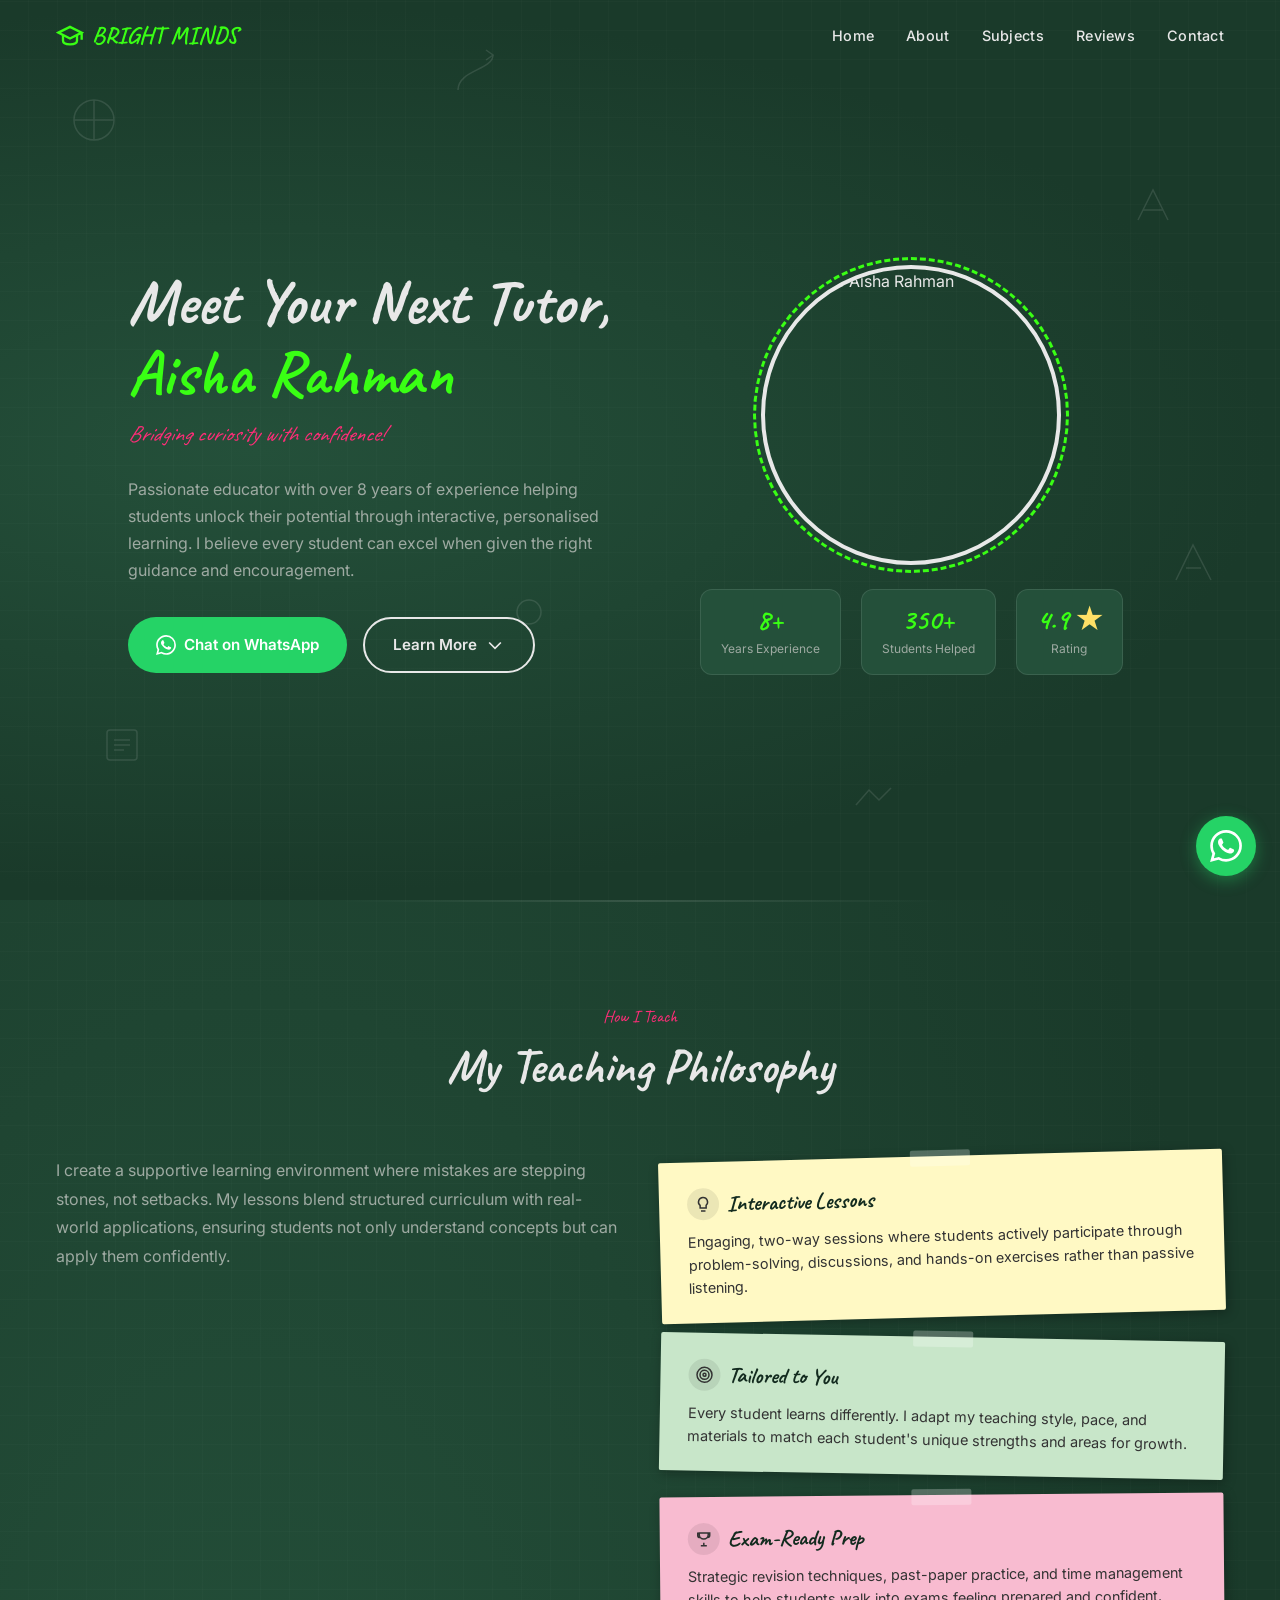
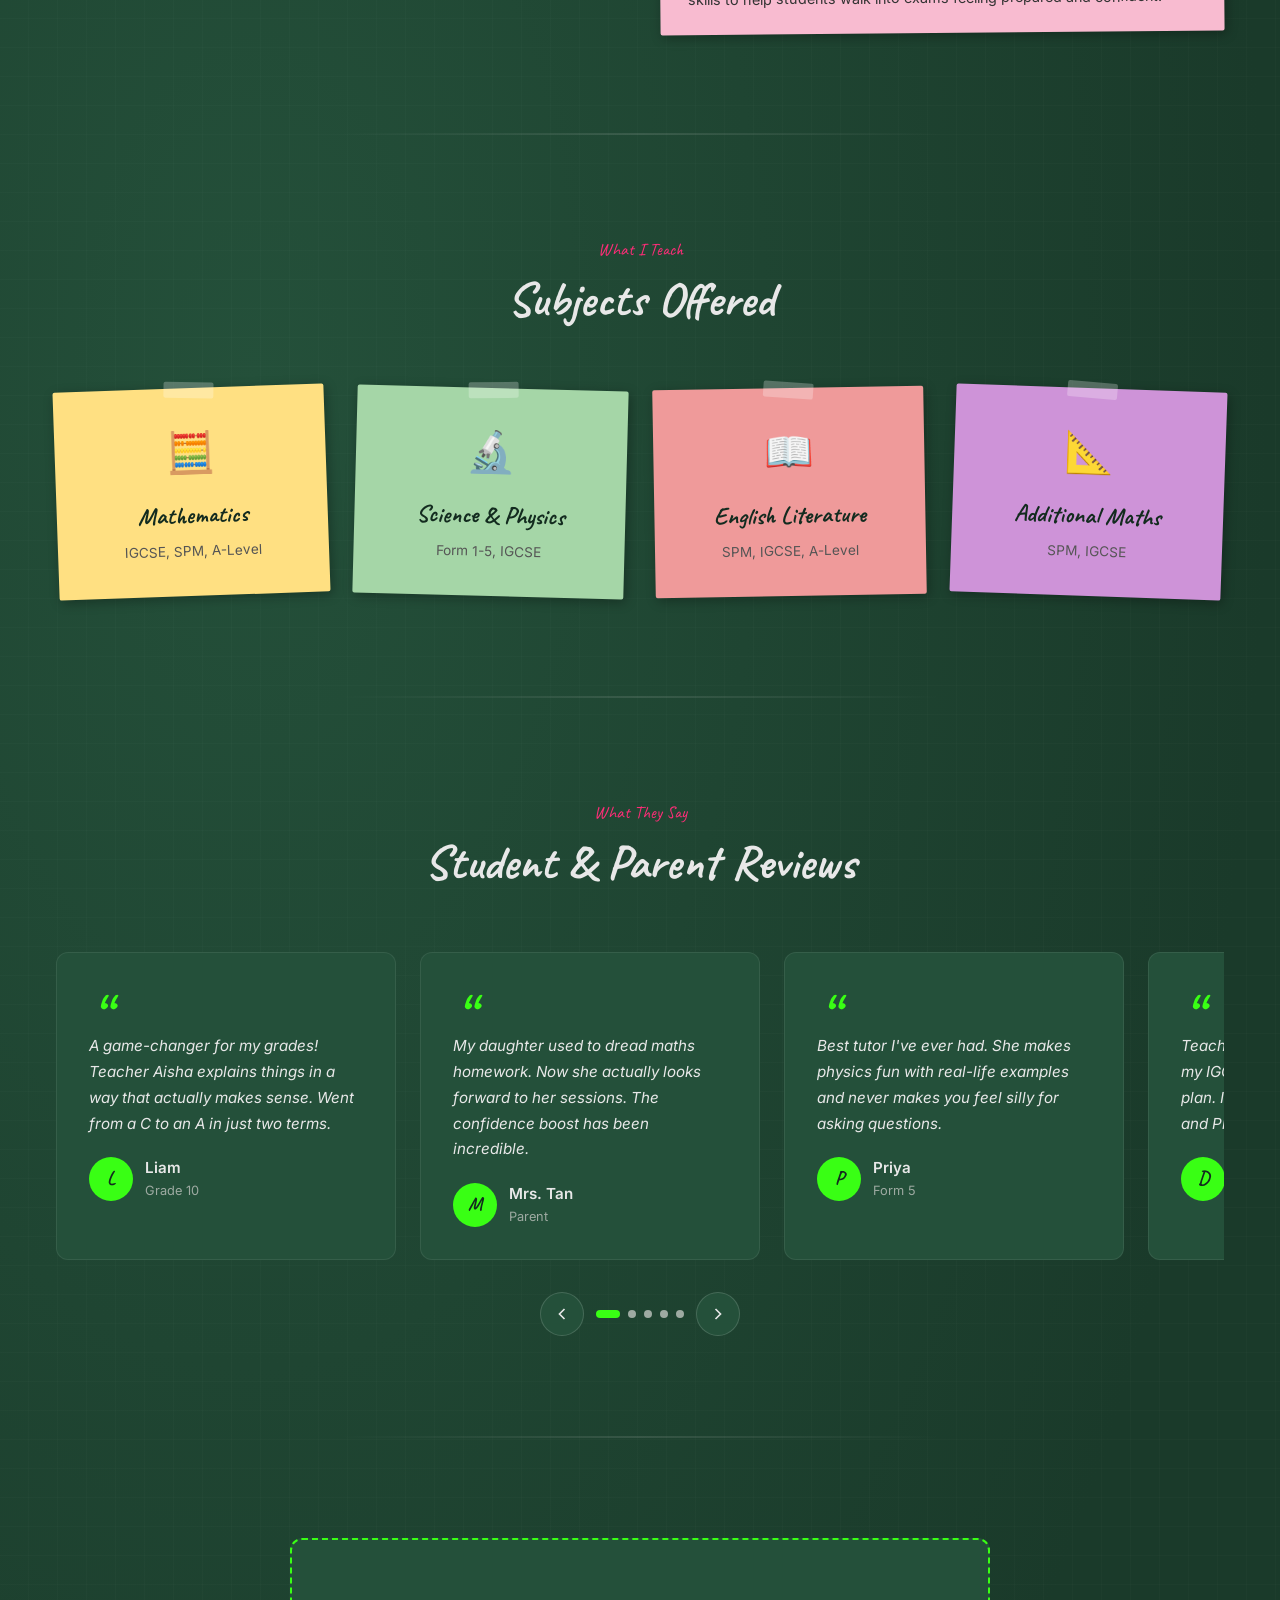
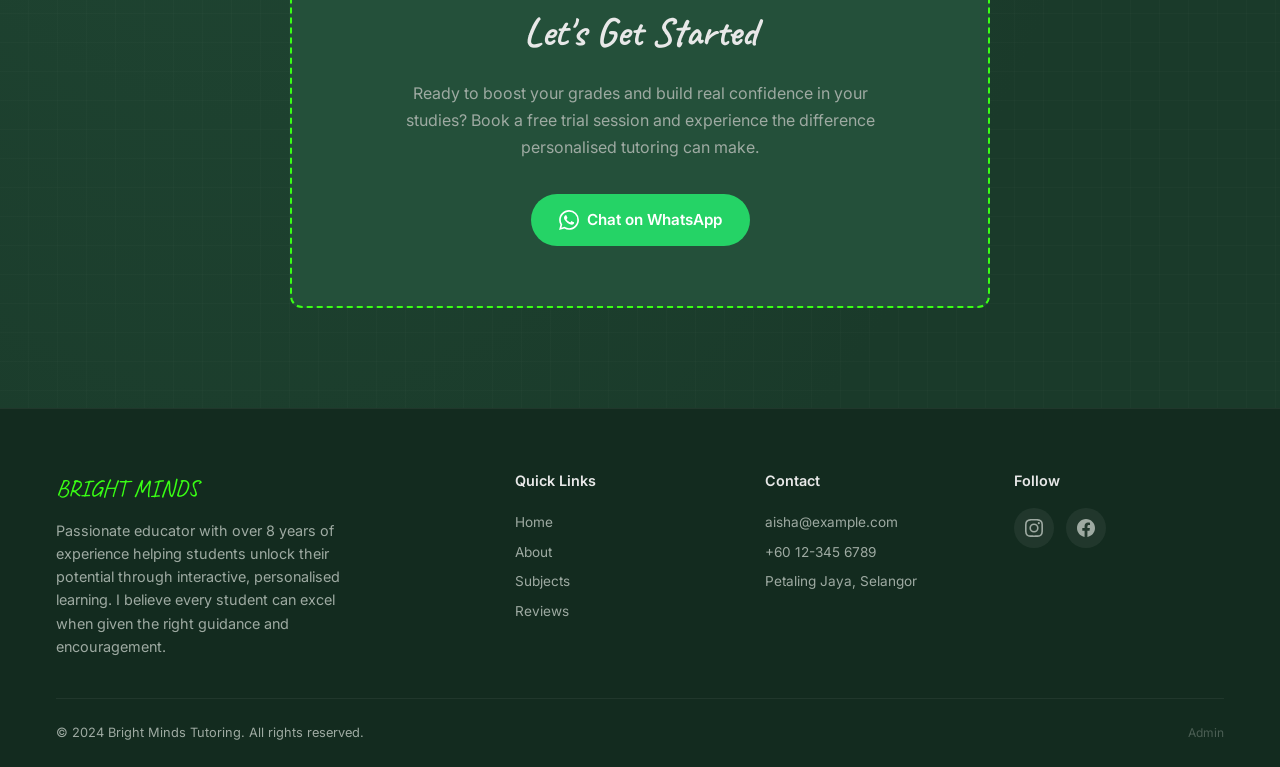
==== index.html @ a80a22ee "feat: build tutor portfolio site with admin CMS panel - Chalkboard-themed portfolio with hero, philo" ====
<!DOCTYPE html>
<html lang="en">
<head>
  <meta charset="UTF-8">
  <meta name="viewport" content="width=device-width, initial-scale=1.0">
  <title>Bright Minds Tutoring — Personalised Online Lessons</title>
  <meta name="description" content="Expert online tutoring in Mathematics, Science, Physics and English Literature. Book a free trial session today.">
  <meta property="og:title" content="Bright Minds Tutoring">
  <meta property="og:description" content="Expert online tutoring — personalised lessons that build real confidence.">
  <meta property="og:type" content="website">
  <link rel="preconnect" href="https://fonts.googleapis.com">
  <link rel="preconnect" href="https://fonts.gstatic.com" crossorigin>
  <link href="https://fonts.googleapis.com/css2?family=Caveat:wght@400;500;600;700&family=Inter:wght@400;500;600;700&display=swap" rel="stylesheet">
  <link rel="stylesheet" href="css/style.css">
</head>
<body class="board-bg">

  <!-- NAVIGATION -->
  <nav class="site-nav" aria-label="Main navigation">
    <div class="nav-inner">
      <a href="#" class="nav-logo" aria-label="Home">
        <svg viewBox="0 0 24 24" fill="none" stroke="currentColor" stroke-width="2"><path d="M22 10v6M2 10l10-5 10 5-10 5z"/><path d="M6 12v5c0 2 3 3 6 3s6-1 6-3v-5"/></svg>
        <span class="nav-logo-text">BRIGHT MINDS</span>
      </a>
      <div class="nav-links">
        <a href="#home">Home</a>
        <a href="#about">About</a>
        <a href="#subjects">Subjects</a>
        <a href="#reviews">Reviews</a>
        <a href="#contact">Contact</a>
      </div>
      <button class="nav-toggle" aria-label="Toggle menu" aria-expanded="false">
        <svg viewBox="0 0 24 24" fill="none" stroke="currentColor" stroke-width="2"><path d="M3 12h18M3 6h18M3 18h18"/></svg>
      </button>
    </div>
  </nav>

  <main>

    <!-- HERO -->
    <section class="hero board-bg" id="home">
      <div class="doodle-container">
        <svg class="doodle" style="top:10%;left:5%;width:60px;height:60px" viewBox="0 0 60 60"><circle cx="30" cy="30" r="20"/><path d="M30 10v40M10 30h40"/></svg>
        <svg class="doodle" style="top:20%;right:8%;width:50px;height:50px" viewBox="0 0 50 50"><path d="M10 40l15-30 15 30M15 30h20"/></svg>
        <svg class="doodle" style="bottom:15%;left:8%;width:40px;height:40px" viewBox="0 0 40 40"><rect x="5" y="5" width="30" height="30" rx="3"/><path d="M12 15h16M12 20h16M12 25h10"/></svg>
        <svg class="doodle" style="top:60%;right:5%;width:45px;height:45px" viewBox="0 0 45 45"><path d="M5 40L22 5l18 35M15 28h15"/></svg>
        <svg class="doodle" style="bottom:30%;left:40%;width:35px;height:35px" viewBox="0 0 35 35"><circle cx="17" cy="17" r="12"/></svg>
        <svg class="doodle" style="top:5%;left:35%;width:55px;height:55px" viewBox="0 0 55 55"><path d="M10 45c0-20 35-20 35-35"/><path d="M38 5l7 5-7 5"/></svg>
        <svg class="doodle" style="bottom:8%;right:30%;width:45px;height:45px" viewBox="0 0 45 45"><path d="M5 22l13-15 10 10 12-12"/></svg>
      </div>

      <div class="wrap">
        <div class="hero-content">
          <div class="hero-text">
            <h1>
              <span class="hero-greeting">Meet Your Next Tutor,</span>
              <span class="name hero-name">Aisha Rahman</span>
            </h1>
            <p class="tagline hero-tagline">Bridging curiosity with confidence!</p>
            <p class="bio hero-bio">Passionate educator with over 8 years of experience helping students unlock their potential through interactive, personalised learning.</p>
            <div class="hero-actions">
              <a href="#" class="btn btn-whatsapp wa-link">
                <svg viewBox="0 0 24 24" fill="currentColor"><path d="M17.472 14.382c-.297-.149-1.758-.867-2.03-.967-.273-.099-.471-.148-.67.15-.197.297-.767.966-.94 1.164-.173.199-.347.223-.644.075-.297-.15-1.255-.463-2.39-1.475-.883-.788-1.48-1.761-1.653-2.059-.173-.297-.018-.458.13-.606.134-.133.298-.347.446-.52.149-.174.198-.298.298-.497.099-.198.05-.371-.025-.52-.075-.149-.669-1.612-.916-2.207-.242-.579-.487-.5-.669-.51-.173-.008-.371-.01-.57-.01-.198 0-.52.074-.792.372-.272.297-1.04 1.016-1.04 2.479 0 1.462 1.065 2.875 1.213 3.074.149.198 2.096 3.2 5.077 4.487.709.306 1.262.489 1.694.625.712.227 1.36.195 1.871.118.571-.085 1.758-.719 2.006-1.413.248-.694.248-1.289.173-1.413-.074-.124-.272-.198-.57-.347m-5.421 7.403h-.004a9.87 9.87 0 01-5.031-1.378l-.361-.214-3.741.982.998-3.648-.235-.374a9.86 9.86 0 01-1.51-5.26c.001-5.45 4.436-9.884 9.888-9.884 2.64 0 5.122 1.03 6.988 2.898a9.825 9.825 0 012.893 6.994c-.003 5.45-4.437 9.884-9.885 9.884m8.413-18.297A11.815 11.815 0 0012.05 0C5.495 0 .16 5.335.157 11.892c0 2.096.547 4.142 1.588 5.945L.057 24l6.305-1.654a11.882 11.882 0 005.683 1.448h.005c6.554 0 11.89-5.335 11.893-11.893a11.821 11.821 0 00-3.48-8.413z"/></svg>
                <span>Chat on WhatsApp</span>
              </a>
              <a href="#about" class="btn btn-secondary">
                <span>Learn More</span>
                <svg viewBox="0 0 24 24" fill="none" stroke="currentColor" stroke-width="2"><path d="M19 9l-7 7-7-7"/></svg>
              </a>
            </div>
          </div>
          <div class="hero-right">
            <div class="hero-photo-frame">
              <div class="hero-photo-border"></div>
              <div class="hero-photo">
                <img src="https://images.unsplash.com/photo-1580894732444-8ecded7900cd?w=400&h=400&fit=crop&crop=face" alt="Photo of Aisha Rahman" loading="eager">
              </div>
            </div>
            <div class="hero-stats"></div>
          </div>
        </div>
      </div>
    </section>

    <div class="chalk-divider"></div>

    <!-- TEACHING PHILOSOPHY -->
    <section id="about">
      <div class="wrap">
        <div class="section-header">
          <span class="section-label philosophy-label">How I Teach</span>
          <h2 class="section-title philosophy-title">My Teaching Philosophy</h2>
        </div>
        <div class="philosophy-grid">
          <div class="philosophy-text">
            <p class="philosophy-desc"></p>
          </div>
          <div class="philosophy-cards"></div>
        </div>
      </div>
    </section>

    <div class="chalk-divider"></div>

    <!-- SUBJECTS -->
    <section id="subjects">
      <div class="wrap">
        <div class="section-header">
          <span class="section-label">What I Teach</span>
          <h2 class="section-title">Subjects Offered</h2>
        </div>
        <div class="subjects-grid"></div>
      </div>
    </section>

    <div class="chalk-divider"></div>

    <!-- REVIEWS -->
    <section class="reviews-section" id="reviews">
      <div class="wrap">
        <div class="section-header">
          <span class="section-label">What They Say</span>
          <h2 class="section-title">Student & Parent Reviews</h2>
        </div>
        <div style="overflow:hidden;">
          <div class="reviews-track"></div>
        </div>
        <div class="review-controls">
          <button class="review-btn review-prev" aria-label="Previous review">
            <svg viewBox="0 0 24 24" fill="none" stroke="currentColor" stroke-width="2"><path d="M15 18l-6-6 6-6"/></svg>
          </button>
          <div class="review-dots"></div>
          <button class="review-btn review-next" aria-label="Next review">
            <svg viewBox="0 0 24 24" fill="none" stroke="currentColor" stroke-width="2"><path d="M9 18l6-6-6-6"/></svg>
          </button>
        </div>
      </div>
    </section>

    <div class="chalk-divider"></div>

    <!-- CTA -->
    <section class="cta-section" id="contact">
      <div class="wrap">
        <div class="cta-box">
          <h2 class="cta-heading">Let's Get Started</h2>
          <p class="cta-desc"></p>
          <a href="#" class="btn btn-whatsapp btn-lg wa-cta-link">
            <svg viewBox="0 0 24 24" fill="currentColor"><path d="M17.472 14.382c-.297-.149-1.758-.867-2.03-.967-.273-.099-.471-.148-.67.15-.197.297-.767.966-.94 1.164-.173.199-.347.223-.644.075-.297-.15-1.255-.463-2.39-1.475-.883-.788-1.48-1.761-1.653-2.059-.173-.297-.018-.458.13-.606.134-.133.298-.347.446-.52.149-.174.198-.298.298-.497.099-.198.05-.371-.025-.52-.075-.149-.669-1.612-.916-2.207-.242-.579-.487-.5-.669-.51-.173-.008-.371-.01-.57-.01-.198 0-.52.074-.792.372-.272.297-1.04 1.016-1.04 2.479 0 1.462 1.065 2.875 1.213 3.074.149.198 2.096 3.2 5.077 4.487.709.306 1.262.489 1.694.625.712.227 1.36.195 1.871.118.571-.085 1.758-.719 2.006-1.413.248-.694.248-1.289.173-1.413-.074-.124-.272-.198-.57-.347m-5.421 7.403h-.004a9.87 9.87 0 01-5.031-1.378l-.361-.214-3.741.982.998-3.648-.235-.374a9.86 9.86 0 01-1.51-5.26c.001-5.45 4.436-9.884 9.888-9.884 2.64 0 5.122 1.03 6.988 2.898a9.825 9.825 0 012.893 6.994c-.003 5.45-4.437 9.884-9.885 9.884m8.413-18.297A11.815 11.815 0 0012.05 0C5.495 0 .16 5.335.157 11.892c0 2.096.547 4.142 1.588 5.945L.057 24l6.305-1.654a11.882 11.882 0 005.683 1.448h.005c6.554 0 11.89-5.335 11.893-11.893a11.821 11.821 0 00-3.48-8.413z"/></svg>
            <span class="cta-btn-text">Chat on WhatsApp</span>
          </a>
        </div>
      </div>
    </section>

  </main>

  <!-- FOOTER -->
  <footer class="site-footer">
    <div class="wrap">
      <div class="footer-grid">
        <div>
          <div class="footer-brand">BRIGHT MINDS</div>
          <p class="footer-desc"></p>
        </div>
        <div>
          <h3 class="footer-heading">Quick Links</h3>
          <div class="footer-links">
            <a href="#home">Home</a>
            <a href="#about">About</a>
            <a href="#subjects">Subjects</a>
            <a href="#reviews">Reviews</a>
          </div>
        </div>
        <div>
          <h3 class="footer-heading">Contact</h3>
          <div class="footer-links">
            <a href="#" class="contact-email"></a>
            <a href="#" class="contact-phone"></a>
            <span class="contact-location" style="display:block;padding:4px 0;color:var(--chalk-dim);font-size:0.85rem"></span>
          </div>
        </div>
        <div>
          <h3 class="footer-heading">Follow</h3>
          <div class="footer-social"></div>
        </div>
      </div>
      <div class="footer-bottom">
        <span class="footer-copyright-text"></span>
        <a href="admin.html" style="color:var(--chalk-dim);font-size:0.75rem;opacity:0.4;transition:opacity 0.2s" onmouseover="this.style.opacity='1'" onmouseout="this.style.opacity='0.4'">Admin</a>
      </div>
    </div>
  </footer>

  <!-- FLOATING WHATSAPP -->
  <a href="#" class="whatsapp-float wa-link" aria-label="Chat on WhatsApp" target="_blank" rel="noopener noreferrer">
    <svg viewBox="0 0 24 24" fill="currentColor"><path d="M17.472 14.382c-.297-.149-1.758-.867-2.03-.967-.273-.099-.471-.148-.67.15-.197.297-.767.966-.94 1.164-.173.199-.347.223-.644.075-.297-.15-1.255-.463-2.39-1.475-.883-.788-1.48-1.761-1.653-2.059-.173-.297-.018-.458.13-.606.134-.133.298-.347.446-.52.149-.174.198-.298.298-.497.099-.198.05-.371-.025-.52-.075-.149-.669-1.612-.916-2.207-.242-.579-.487-.5-.669-.51-.173-.008-.371-.01-.57-.01-.198 0-.52.074-.792.372-.272.297-1.04 1.016-1.04 2.479 0 1.462 1.065 2.875 1.213 3.074.149.198 2.096 3.2 5.077 4.487.709.306 1.262.489 1.694.625.712.227 1.36.195 1.871.118.571-.085 1.758-.719 2.006-1.413.248-.694.248-1.289.173-1.413-.074-.124-.272-.198-.57-.347m-5.421 7.403h-.004a9.87 9.87 0 01-5.031-1.378l-.361-.214-3.741.982.998-3.648-.235-.374a9.86 9.86 0 01-1.51-5.26c.001-5.45 4.436-9.884 9.888-9.884 2.64 0 5.122 1.03 6.988 2.898a9.825 9.825 0 012.893 6.994c-.003 5.45-4.437 9.884-9.885 9.884m8.413-18.297A11.815 11.815 0 0012.05 0C5.495 0 .16 5.335.157 11.892c0 2.096.547 4.142 1.588 5.945L.057 24l6.305-1.654a11.882 11.882 0 005.683 1.448h.005c6.554 0 11.89-5.335 11.893-11.893a11.821 11.821 0 00-3.48-8.413z"/></svg>
  </a>

  <script src="js/data.js"></script>
  <script src="js/app.js"></script>
</body>
</html>
---- css/style.css ----
:root {
  --board: #1a3a2a;
  --board-dark: #132b1f;
  --board-light: #24503a;
  --chalk: #e8e8e8;
  --chalk-dim: #9eaaa2;
  --neon-green: #39ff14;
  --neon-green-dim: #2bcc10;
  --pink: #ff2d78;
  --pink-dim: #e0266a;
  --yellow: #ffe066;
  --yellow-dim: #ffd633;
  --sticky-yellow: #fff9c4;
  --sticky-pink: #f8bbd0;
  --sticky-green: #c8e6c9;
  --sticky-blue: #bbdefb;
  --sticky-purple: #e1bee7;
  --sticky-orange: #ffe0b2;
  --tape: rgba(255,255,255,0.25);
  --shadow: rgba(0,0,0,0.3);
  --radius: 4px;
  --radius-lg: 12px;
  --wrap: 1200px;
  --gutter: 16px;
  --font-display: 'Caveat', cursive;
  --font-body: 'Inter', system-ui, -apple-system, sans-serif;
  --font-mono: 'JetBrains Mono', monospace;
}

*,*::before,*::after { box-sizing: border-box; margin: 0; padding: 0; }

html { scroll-behavior: smooth; -webkit-text-size-adjust: 100%; }

body {
  font-family: var(--font-body);
  background: var(--board);
  color: var(--chalk);
  line-height: 1.6;
  overflow-x: hidden;
}

.wrap {
  max-width: var(--wrap);
  margin: 0 auto;
  padding: 0 var(--gutter);
}

a { color: inherit; text-decoration: none; }
img { max-width: 100%; height: auto; display: block; }
button { cursor: pointer; font-family: inherit; border: none; }
ul, ol { list-style: none; }

/* ── CHALKBOARD BACKGROUND ── */
.board-bg {
  background:
    repeating-linear-gradient(
      0deg,
      transparent,
      transparent 28px,
      rgba(255,255,255,0.015) 28px,
      rgba(255,255,255,0.015) 29px
    ),
    repeating-linear-gradient(
      90deg,
      transparent,
      transparent 28px,
      rgba(255,255,255,0.015) 28px,
      rgba(255,255,255,0.015) 29px
    ),
    radial-gradient(ellipse at 20% 50%, var(--board-light) 0%, var(--board) 70%),
    var(--board);
}

/* ── DOODLE DECORATIONS (SVG backgrounds) ── */
.doodle-container {
  position: absolute;
  inset: 0;
  overflow: hidden;
  pointer-events: none;
  z-index: 0;
}

.doodle {
  position: absolute;
  opacity: 0.12;
  fill: none;
  stroke: var(--chalk);
  stroke-width: 1.5;
}

/* ── NAVIGATION ── */
.site-nav {
  position: fixed;
  top: 0;
  left: 0;
  right: 0;
  z-index: 100;
  padding: 16px 0;
  transition: background 0.3s, box-shadow 0.3s;
}

.site-nav.scrolled {
  background: rgba(26,58,42,0.95);
  backdrop-filter: blur(12px);
  box-shadow: 0 2px 20px var(--shadow);
}

.nav-inner {
  display: flex;
  align-items: center;
  justify-content: space-between;
  max-width: var(--wrap);
  margin: 0 auto;
  padding: 0 var(--gutter);
}

.nav-logo {
  display: flex;
  align-items: center;
  gap: 8px;
  font-family: var(--font-display);
  font-size: 1.5rem;
  font-weight: 700;
  color: var(--neon-green);
}

.nav-logo svg { width: 28px; height: 28px; }

.nav-links {
  display: flex;
  gap: 32px;
  align-items: center;
}

.nav-links a {
  font-size: 0.9rem;
  font-weight: 500;
  letter-spacing: 0.02em;
  color: var(--chalk);
  position: relative;
  padding: 4px 0;
  transition: color 0.2s;
}

.nav-links a::after {
  content: '';
  position: absolute;
  bottom: 0;
  left: 0;
  width: 0;
  height: 2px;
  background: var(--neon-green);
  transition: width 0.3s ease;
}

.nav-links a:hover { color: var(--neon-green); }
.nav-links a:hover::after { width: 100%; }

.nav-toggle {
  display: none;
  background: none;
  color: var(--chalk);
  width: 44px;
  height: 44px;
  align-items: center;
  justify-content: center;
}

.nav-toggle svg { width: 24px; height: 24px; }

/* ── HERO ── */
.hero {
  position: relative;
  min-height: 100vh;
  display: flex;
  align-items: center;
  padding: 120px 0 80px;
}

.hero-content {
  display: grid;
  grid-template-columns: 1fr 1fr;
  gap: 60px;
  align-items: center;
}

.hero-text h1 {
  font-family: var(--font-display);
  font-size: clamp(2.5rem, 5vw, 4rem);
  line-height: 1.1;
  margin-bottom: 8px;
}

.hero-text h1 .name {
  color: var(--neon-green);
  display: block;
}

.hero-text .tagline {
  font-family: var(--font-display);
  font-size: 1.4rem;
  color: var(--pink);
  font-style: italic;
  margin-bottom: 24px;
}

.hero-text .bio {
  color: var(--chalk-dim);
  font-size: 1rem;
  line-height: 1.7;
  margin-bottom: 32px;
  max-width: 480px;
}

.hero-actions {
  display: flex;
  gap: 16px;
  flex-wrap: wrap;
}

.hero-right {
  display: flex;
  flex-direction: column;
  align-items: center;
  gap: 24px;
}

.hero-photo-frame {
  position: relative;
  width: 300px;
  height: 300px;
}

.hero-photo-border {
  position: absolute;
  inset: -8px;
  border-radius: 50%;
  border: 3px dashed var(--neon-green);
  animation: spin-slow 20s linear infinite;
}

@keyframes spin-slow {
  to { transform: rotate(360deg); }
}

.hero-photo {
  width: 100%;
  height: 100%;
  border-radius: 50%;
  overflow: hidden;
  border: 4px solid var(--chalk);
  position: relative;
}

.hero-photo img {
  width: 100%;
  height: 100%;
  object-fit: cover;
  transition: transform 0.4s ease;
}

.hero-photo:hover img { transform: scale(1.05); }

.hero-stats {
  display: flex;
  gap: 20px;
}

.stat-card {
  background: var(--board-light);
  border: 1px solid rgba(255,255,255,0.1);
  border-radius: var(--radius-lg);
  padding: 16px 20px;
  text-align: center;
  min-width: 100px;
  transition: transform 0.2s, box-shadow 0.2s;
}

.stat-card:hover {
  transform: translateY(-2px);
  box-shadow: 0 4px 16px var(--shadow);
}

.stat-value {
  font-family: var(--font-display);
  font-size: 1.8rem;
  font-weight: 700;
  color: var(--neon-green);
  line-height: 1;
}

.stat-value .star { color: var(--yellow); }

.stat-label {
  font-size: 0.75rem;
  color: var(--chalk-dim);
  margin-top: 4px;
}

/* ── BUTTONS ── */
.btn {
  display: inline-flex;
  align-items: center;
  gap: 8px;
  padding: 14px 28px;
  border-radius: 50px;
  font-weight: 600;
  font-size: 0.95rem;
  transition: transform 0.15s, box-shadow 0.15s, background 0.2s;
  position: relative;
  overflow: hidden;
}

.btn:hover { transform: translateY(-2px); box-shadow: 0 6px 20px var(--shadow); }
.btn:active { transform: translateY(0); box-shadow: 0 2px 8px var(--shadow); }

.btn-primary {
  background: var(--neon-green);
  color: var(--board-dark);
}

.btn-primary:hover { background: var(--neon-green-dim); }

.btn-secondary {
  background: transparent;
  color: var(--chalk);
  border: 2px solid var(--chalk);
}

.btn-secondary:hover { background: rgba(255,255,255,0.1); }

.btn-whatsapp {
  background: #25d366;
  color: #fff;
}

.btn-whatsapp:hover { background: #20bd5a; }

.btn svg { width: 20px; height: 20px; flex-shrink: 0; }

/* ── SECTIONS ── */
section {
  position: relative;
  padding: 100px 0;
}

.section-header {
  text-align: center;
  margin-bottom: 60px;
}

.section-label {
  font-family: var(--font-display);
  font-size: 1.1rem;
  color: var(--pink);
  margin-bottom: 8px;
  display: block;
}

.section-title {
  font-family: var(--font-display);
  font-size: clamp(2rem, 4vw, 3rem);
  color: var(--chalk);
  line-height: 1.2;
}

/* ── PHILOSOPHY ── */
.philosophy-grid {
  display: grid;
  grid-template-columns: 1fr 1fr;
  gap: 40px;
  align-items: start;
}

.philosophy-text p {
  color: var(--chalk-dim);
  font-size: 1rem;
  line-height: 1.8;
}

.philosophy-cards {
  display: flex;
  flex-direction: column;
  gap: 20px;
}

.approach-card {
  position: relative;
  padding: 24px 28px;
  border-radius: 2px;
  transform: rotate(var(--rotate, -1deg));
  transition: transform 0.3s ease, box-shadow 0.3s;
  box-shadow: 2px 3px 12px var(--shadow);
}

.approach-card:nth-child(1) { background: var(--sticky-yellow); --rotate: -1.5deg; }
.approach-card:nth-child(2) { background: var(--sticky-green); --rotate: 1deg; }
.approach-card:nth-child(3) { background: var(--sticky-pink); --rotate: -0.5deg; }

.approach-card:hover {
  transform: rotate(0deg) translateY(-2px);
  box-shadow: 4px 6px 20px var(--shadow);
}

.approach-card::before {
  content: '';
  position: absolute;
  top: -6px;
  left: 50%;
  transform: translateX(-50%);
  width: 60px;
  height: 16px;
  background: var(--tape);
  border-radius: 2px;
}

.approach-card h3 {
  font-family: var(--font-display);
  font-size: 1.4rem;
  color: var(--board-dark);
  margin-bottom: 8px;
  display: flex;
  align-items: center;
  gap: 8px;
}

.approach-card p {
  color: #333;
  font-size: 0.9rem;
  line-height: 1.6;
}

.approach-icon {
  display: inline-flex;
  align-items: center;
  justify-content: center;
  width: 32px;
  height: 32px;
  border-radius: 50%;
  background: rgba(0,0,0,0.08);
  flex-shrink: 0;
}

.approach-icon svg { width: 18px; height: 18px; }

/* ── SUBJECTS ── */
.subjects-grid {
  display: grid;
  grid-template-columns: repeat(auto-fit, minmax(240px, 1fr));
  gap: 28px;
}

.subject-card {
  position: relative;
  padding: 32px 24px;
  text-align: center;
  border-radius: 2px;
  transform: rotate(var(--rotate, 0deg));
  transition: transform 0.3s ease, box-shadow 0.3s;
  box-shadow: 2px 3px 12px var(--shadow);
  cursor: default;
}

.subject-card:nth-child(1) { --rotate: -2deg; }
.subject-card:nth-child(2) { --rotate: 1.5deg; }
.subject-card:nth-child(3) { --rotate: -1deg; }
.subject-card:nth-child(4) { --rotate: 2deg; }

.subject-card:hover {
  transform: rotate(0deg) translateY(-4px);
  box-shadow: 4px 6px 24px var(--shadow);
}

.subject-card::before {
  content: '';
  position: absolute;
  top: -6px;
  left: 50%;
  transform: translateX(-50%) rotate(var(--tape-rotate, 3deg));
  width: 50px;
  height: 16px;
  background: var(--tape);
  border-radius: 2px;
}

.subject-card:nth-child(2)::before { --tape-rotate: -2deg; }
.subject-card:nth-child(3)::before { --tape-rotate: 5deg; }

.subject-icon {
  font-size: 2.5rem;
  margin-bottom: 12px;
  display: block;
}

.subject-card h3 {
  font-family: var(--font-display);
  font-size: 1.5rem;
  color: var(--board-dark);
  margin-bottom: 4px;
}

.subject-card .levels {
  font-size: 0.85rem;
  color: #555;
}

/* ── REVIEWS ── */
.reviews-section {
  overflow: hidden;
}

.reviews-track {
  display: flex;
  gap: 24px;
  transition: transform 0.5s ease;
}

.review-card {
  flex: 0 0 340px;
  background: var(--board-light);
  border: 1px solid rgba(255,255,255,0.08);
  border-radius: var(--radius-lg);
  padding: 32px;
  position: relative;
  transition: transform 0.2s, box-shadow 0.2s;
}

.review-card:hover {
  transform: translateY(-2px);
  box-shadow: 0 8px 24px var(--shadow);
}

.review-quote {
  position: relative;
  margin-bottom: 20px;
}

.review-quote::before {
  content: '\201C';
  font-family: var(--font-display);
  font-size: 4rem;
  color: var(--neon-green);
  line-height: 1;
  display: block;
  margin-bottom: -16px;
}

.review-quote p {
  color: var(--chalk);
  font-size: 0.95rem;
  line-height: 1.7;
  font-style: italic;
}

.review-author {
  display: flex;
  align-items: center;
  gap: 12px;
}

.review-avatar {
  width: 44px;
  height: 44px;
  border-radius: 50%;
  background: var(--neon-green);
  display: flex;
  align-items: center;
  justify-content: center;
  font-family: var(--font-display);
  font-size: 1.2rem;
  font-weight: 700;
  color: var(--board-dark);
}

.review-name {
  font-weight: 600;
  font-size: 0.95rem;
}

.review-detail {
  font-size: 0.8rem;
  color: var(--chalk-dim);
}

.review-controls {
  display: flex;
  justify-content: center;
  gap: 12px;
  margin-top: 32px;
}

.review-btn {
  width: 44px;
  height: 44px;
  border-radius: 50%;
  background: var(--board-light);
  border: 1px solid rgba(255,255,255,0.15);
  color: var(--chalk);
  display: flex;
  align-items: center;
  justify-content: center;
  transition: background 0.2s, transform 0.15s;
}

.review-btn:hover {
  background: var(--neon-green);
  color: var(--board-dark);
  transform: scale(1.05);
}

.review-btn:active { transform: scale(0.95); }

.review-btn svg { width: 20px; height: 20px; }

.review-dots {
  display: flex;
  gap: 8px;
  align-items: center;
}

.review-dot {
  width: 8px;
  height: 8px;
  border-radius: 50%;
  background: var(--chalk-dim);
  border: none;
  padding: 0;
  transition: background 0.3s, width 0.3s;
}

.review-dot.active {
  background: var(--neon-green);
  width: 24px;
  border-radius: 4px;
}

/* ── CTA SECTION ── */
.cta-section {
  text-align: center;
}

.cta-box {
  background: var(--board-light);
  border: 2px dashed var(--neon-green);
  border-radius: var(--radius-lg);
  padding: 60px 40px;
  max-width: 700px;
  margin: 0 auto;
}

.cta-box h2 {
  font-family: var(--font-display);
  font-size: 2.5rem;
  margin-bottom: 16px;
}

.cta-box p {
  color: var(--chalk-dim);
  margin-bottom: 32px;
  max-width: 500px;
  margin-left: auto;
  margin-right: auto;
  line-height: 1.7;
}

/* ── FOOTER ── */
.site-footer {
  background: var(--board-dark);
  padding: 60px 0 24px;
  border-top: 1px solid rgba(255,255,255,0.06);
}

.footer-grid {
  display: grid;
  grid-template-columns: 2fr 1fr 1fr 1fr;
  gap: 40px;
  margin-bottom: 40px;
}

.footer-brand {
  font-family: var(--font-display);
  font-size: 1.5rem;
  color: var(--neon-green);
  margin-bottom: 12px;
}

.footer-desc {
  color: var(--chalk-dim);
  font-size: 0.9rem;
  line-height: 1.6;
  max-width: 300px;
}

.footer-heading {
  font-weight: 600;
  font-size: 0.9rem;
  margin-bottom: 16px;
  color: var(--chalk);
}

.footer-links a {
  display: block;
  color: var(--chalk-dim);
  font-size: 0.85rem;
  padding: 4px 0;
  transition: color 0.2s;
}

.footer-links a:hover { color: var(--neon-green); }

.footer-social {
  display: flex;
  gap: 12px;
}

.social-link {
  width: 40px;
  height: 40px;
  border-radius: 50%;
  background: rgba(255,255,255,0.06);
  display: flex;
  align-items: center;
  justify-content: center;
  color: var(--chalk-dim);
  transition: background 0.2s, color 0.2s, transform 0.15s;
}

.social-link:hover {
  background: var(--neon-green);
  color: var(--board-dark);
  transform: translateY(-2px);
}

.social-link svg { width: 18px; height: 18px; }

.footer-bottom {
  border-top: 1px solid rgba(255,255,255,0.06);
  padding-top: 24px;
  display: flex;
  justify-content: space-between;
  align-items: center;
  font-size: 0.8rem;
  color: var(--chalk-dim);
}

/* ── WHATSAPP FLOATING BUTTON ── */
.whatsapp-float {
  position: fixed;
  bottom: 24px;
  right: 24px;
  z-index: 90;
  width: 60px;
  height: 60px;
  border-radius: 50%;
  background: #25d366;
  color: #fff;
  display: flex;
  align-items: center;
  justify-content: center;
  box-shadow: 0 4px 16px rgba(37,211,102,0.4);
  transition: transform 0.2s, box-shadow 0.2s;
  animation: pulse-wa 2s ease-in-out infinite;
}

.whatsapp-float:hover {
  transform: scale(1.1);
  box-shadow: 0 6px 24px rgba(37,211,102,0.5);
  animation: none;
}

.whatsapp-float svg { width: 32px; height: 32px; }

@keyframes pulse-wa {
  0%, 100% { box-shadow: 0 4px 16px rgba(37,211,102,0.4); }
  50% { box-shadow: 0 4px 24px rgba(37,211,102,0.6), 0 0 0 8px rgba(37,211,102,0.1); }
}

/* ── SCROLL DECORATIONS ── */
.chalk-divider {
  height: 2px;
  background: linear-gradient(90deg, transparent, var(--chalk-dim), transparent);
  opacity: 0.2;
  margin: 0 auto;
  max-width: 600px;
}

/* ── RESPONSIVE ── */
@media (max-width: 1024px) {
  .hero-content { gap: 40px; }
  .footer-grid { grid-template-columns: 1fr 1fr; }
}

@media (max-width: 768px) {
  :root { --gutter: 20px; }

  .nav-links { display: none; }
  .nav-links.open {
    display: flex;
    flex-direction: column;
    position: fixed;
    top: 0;
    left: 0;
    right: 0;
    bottom: 0;
    background: rgba(26,58,42,0.98);
    backdrop-filter: blur(12px);
    justify-content: center;
    align-items: center;
    gap: 24px;
    z-index: 99;
  }
  .nav-links.open a { font-size: 1.3rem; }
  .nav-toggle { display: flex; z-index: 101; }

  .hero { padding: 100px 0 60px; min-height: auto; }
  .hero-content { grid-template-columns: 1fr; text-align: center; }
  .hero-text .bio { margin: 0 auto 32px; }
  .hero-actions { justify-content: center; }
  .hero-right { order: -1; }
  .hero-photo-frame { width: 220px; height: 220px; }
  .hero-stats { flex-wrap: wrap; justify-content: center; }

  .philosophy-grid { grid-template-columns: 1fr; }

  .subjects-grid { grid-template-columns: 1fr 1fr; }

  .review-card { flex: 0 0 290px; }

  .footer-grid { grid-template-columns: 1fr; gap: 24px; }
  .footer-bottom { flex-direction: column; gap: 8px; text-align: center; }
}

@media (max-width: 480px) {
  section { padding: 60px 0; }

  .hero-photo-frame { width: 180px; height: 180px; }
  .stat-card { min-width: 80px; padding: 12px 14px; }
  .stat-value { font-size: 1.4rem; }

  .subjects-grid { grid-template-columns: 1fr; }

  .hero-actions { flex-direction: column; align-items: stretch; }
  .btn { justify-content: center; }

  .cta-box { padding: 40px 24px; }
  .cta-box h2 { font-size: 2rem; }

  .review-card { flex: 0 0 calc(100vw - 48px); }
}

@media (prefers-reduced-motion: reduce) {
  *, *::before, *::after {
    animation-duration: 0.01ms !important;
    transition-duration: 0.01ms !important;
  }
}
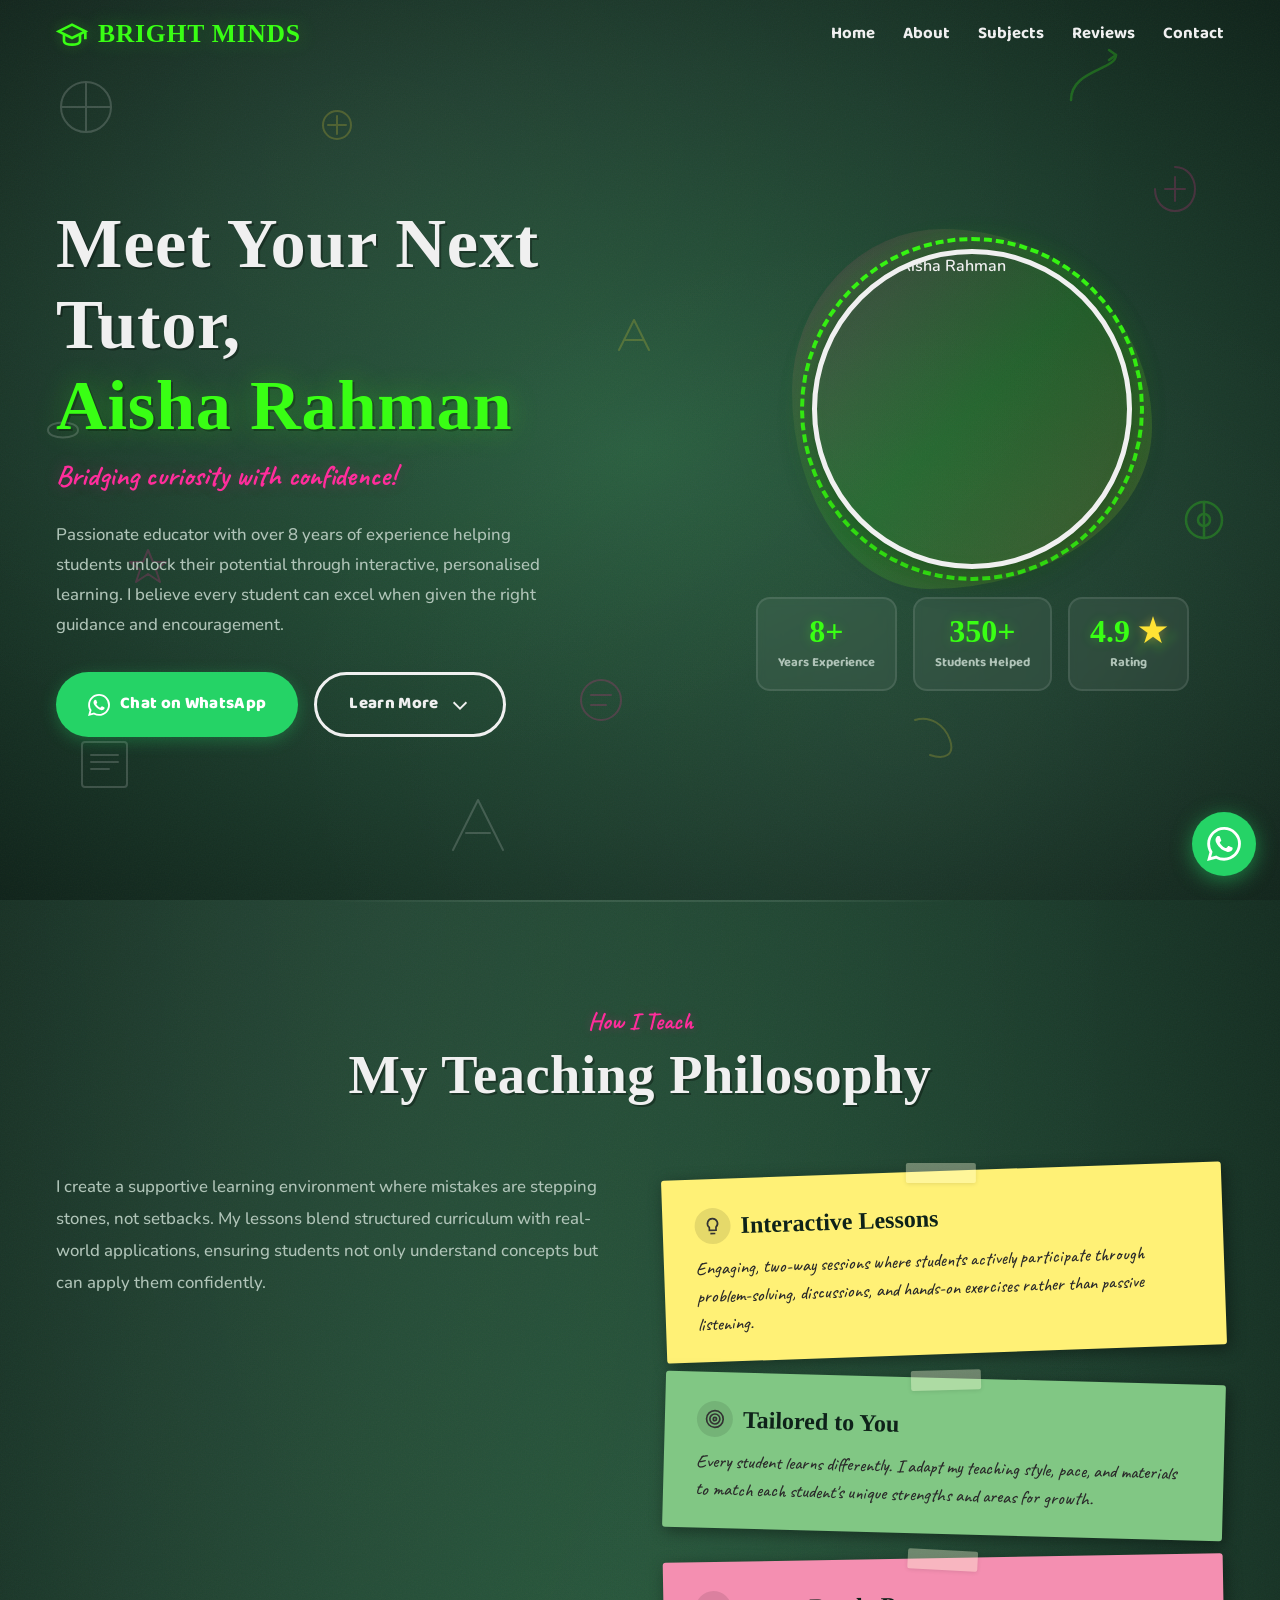
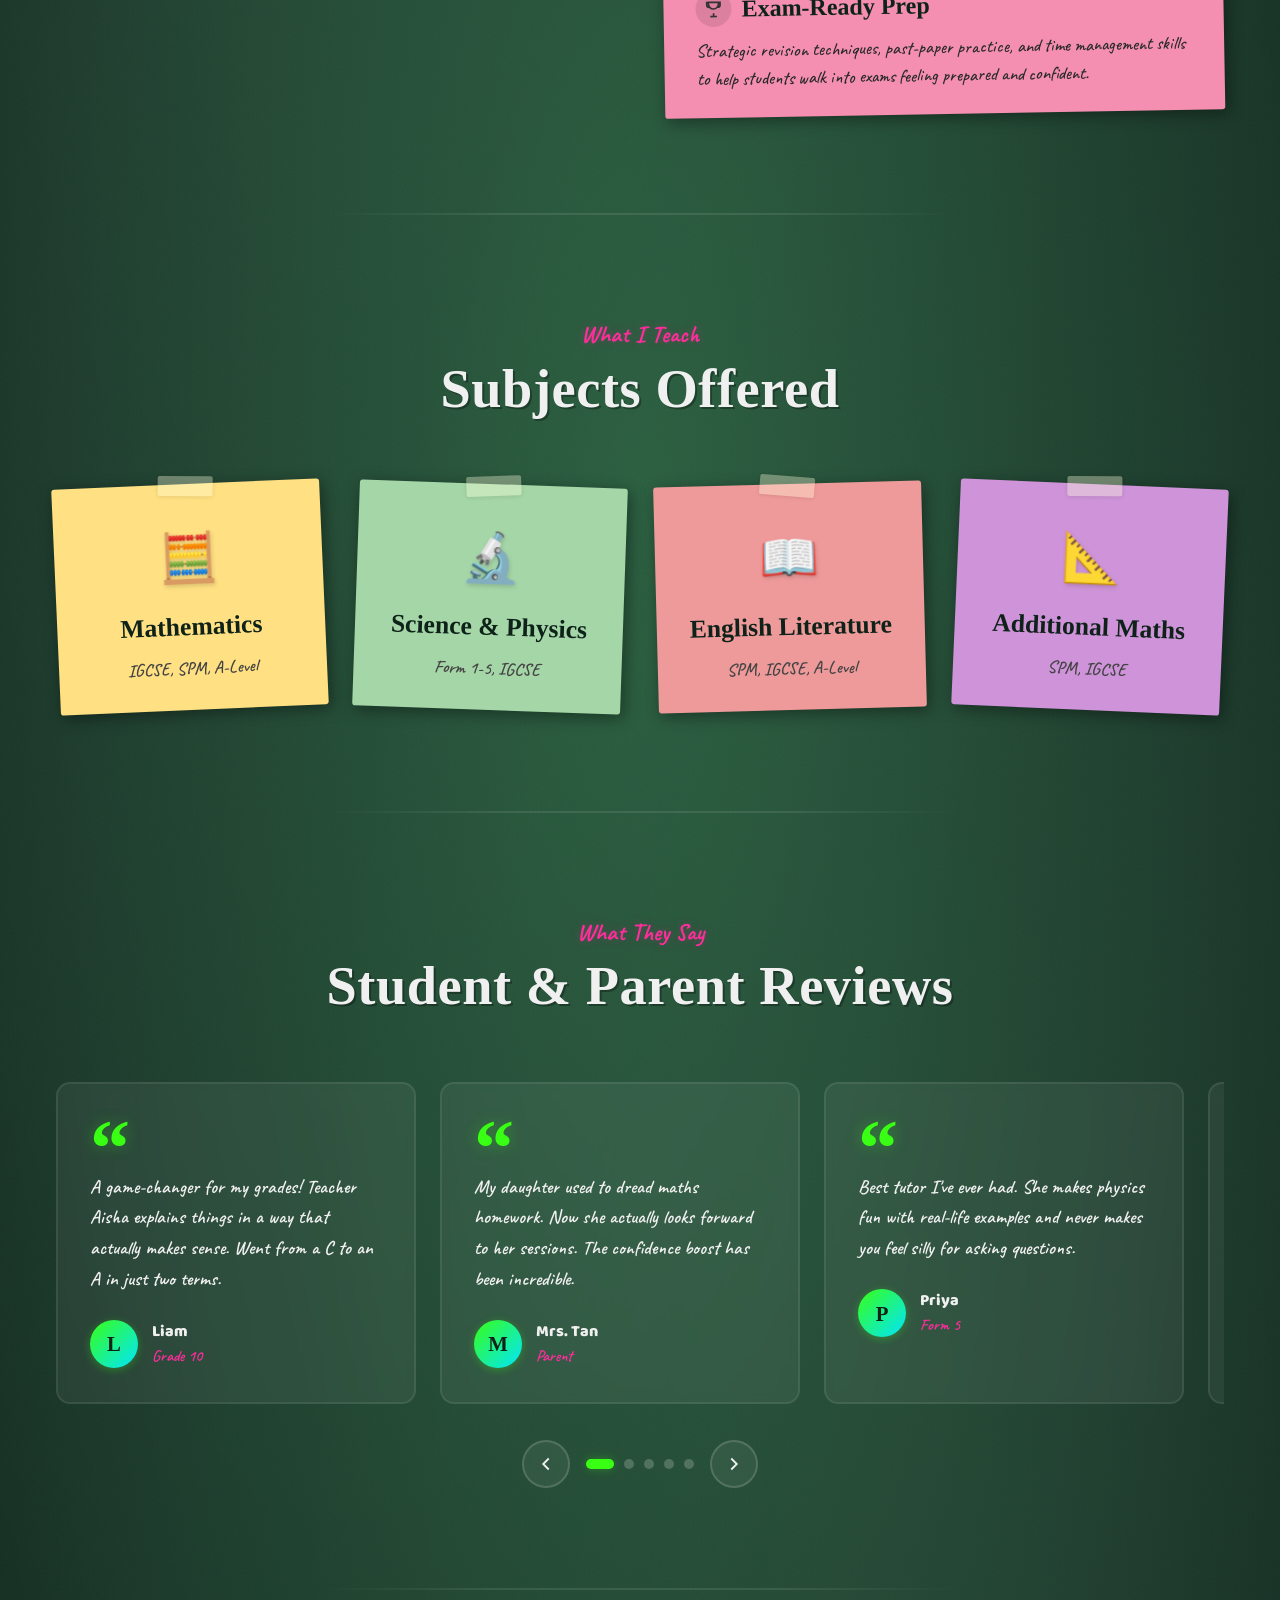
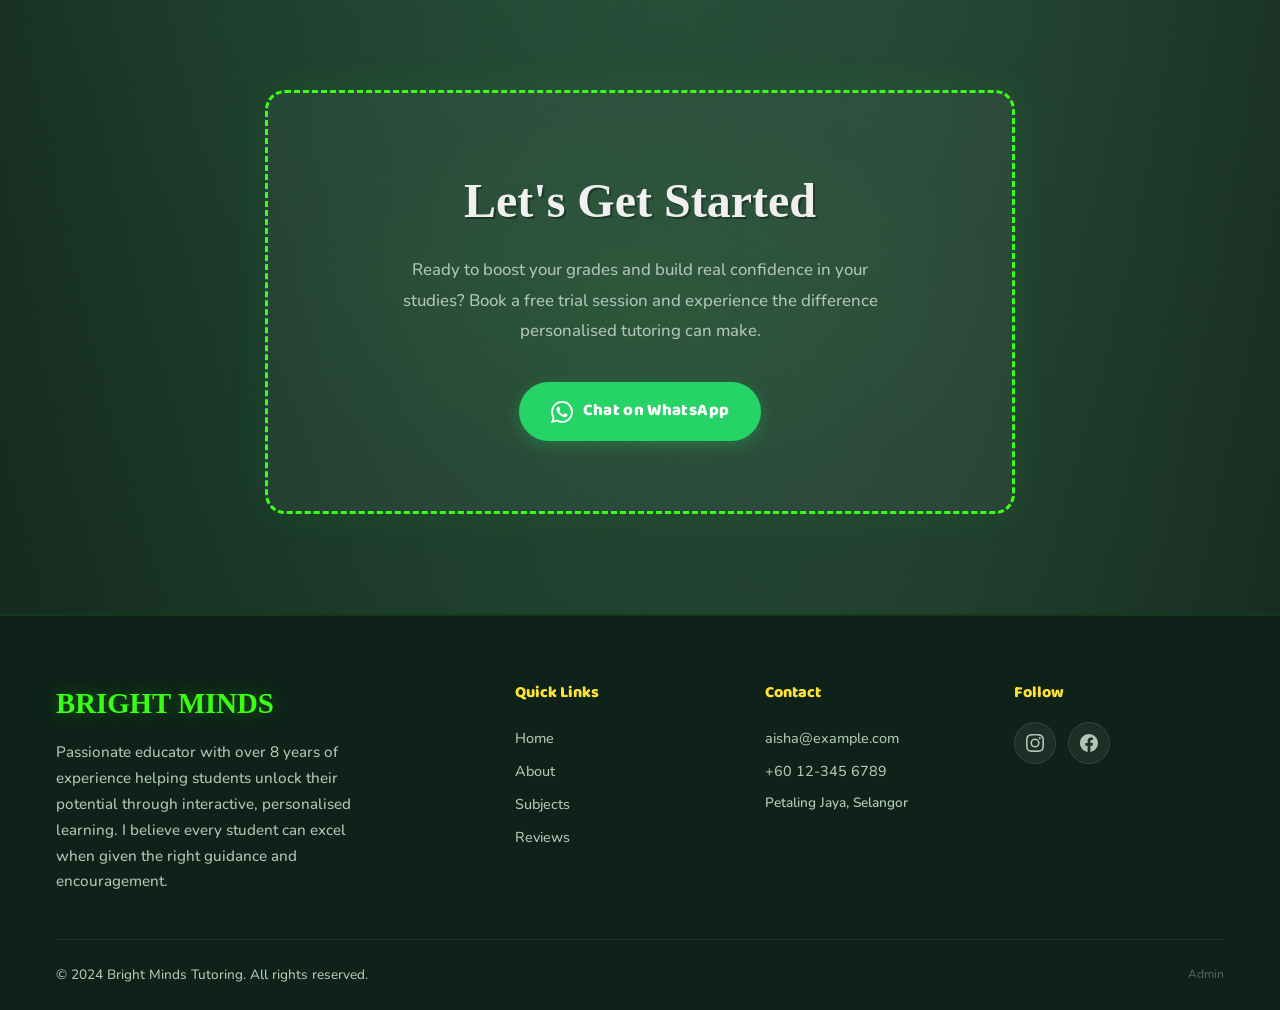
==== commit 1ae14f0e: "style: overhaul to bold chalkboard theme with vivid colors - Switched to Permanent Marker (chalk), C" ====
--- a/index.html
+++ b/index.html
@@ -10,7 +10,7 @@
   <meta property="og:type" content="website">
   <link rel="preconnect" href="https://fonts.googleapis.com">
   <link rel="preconnect" href="https://fonts.gstatic.com" crossorigin>
-  <link href="https://fonts.googleapis.com/css2?family=Caveat:wght@400;500;600;700&family=Inter:wght@400;500;600;700&display=swap" rel="stylesheet">
+  <link href="https://fonts.googleapis.com/css2?family=Permanent+Marker&family=Caveat:wght@400;500;600;700&family=Baloo+2:wght@400;500;600;700;800&family=Nunito:wght@400;500;600;700;800&display=swap" rel="stylesheet">
   <link rel="stylesheet" href="css/style.css">
 </head>
 <body class="board-bg">
@@ -40,13 +40,26 @@
     <!-- HERO -->
     <section class="hero board-bg" id="home">
       <div class="doodle-container">
-        <svg class="doodle" style="top:10%;left:5%;width:60px;height:60px" viewBox="0 0 60 60"><circle cx="30" cy="30" r="20"/><path d="M30 10v40M10 30h40"/></svg>
-        <svg class="doodle" style="top:20%;right:8%;width:50px;height:50px" viewBox="0 0 50 50"><path d="M10 40l15-30 15 30M15 30h20"/></svg>
-        <svg class="doodle" style="bottom:15%;left:8%;width:40px;height:40px" viewBox="0 0 40 40"><rect x="5" y="5" width="30" height="30" rx="3"/><path d="M12 15h16M12 20h16M12 25h10"/></svg>
-        <svg class="doodle" style="top:60%;right:5%;width:45px;height:45px" viewBox="0 0 45 45"><path d="M5 40L22 5l18 35M15 28h15"/></svg>
-        <svg class="doodle" style="bottom:30%;left:40%;width:35px;height:35px" viewBox="0 0 35 35"><circle cx="17" cy="17" r="12"/></svg>
-        <svg class="doodle" style="top:5%;left:35%;width:55px;height:55px" viewBox="0 0 55 55"><path d="M10 45c0-20 35-20 35-35"/><path d="M38 5l7 5-7 5"/></svg>
-        <svg class="doodle" style="bottom:8%;right:30%;width:45px;height:45px" viewBox="0 0 45 45"><path d="M5 22l13-15 10 10 12-12"/></svg>
+        <!-- Chalk white doodles -->
+        <svg class="doodle doodle-chalk" style="top:8%;left:4%;width:70px;height:70px" viewBox="0 0 70 70"><circle cx="35" cy="35" r="25"/><path d="M35 10v50M10 35h50"/></svg>
+        <svg class="doodle doodle-chalk" style="bottom:12%;left:6%;width:55px;height:55px" viewBox="0 0 55 55"><rect x="5" y="5" width="45" height="45" rx="3"/><path d="M14 18h27M14 25h27M14 32h18"/></svg>
+        <svg class="doodle doodle-chalk" style="top:45%;left:3%;width:50px;height:50px" viewBox="0 0 50 50"><path d="M10 25c0-10 30-10 30 0s-30 10-30 0"/></svg>
+        <svg class="doodle doodle-chalk" style="bottom:5%;left:35%;width:60px;height:60px" viewBox="0 0 60 60"><path d="M5 55L30 5l25 50M18 38h24"/></svg>
+
+        <!-- Neon green doodles -->
+        <svg class="doodle doodle-neon" style="top:5%;right:12%;width:65px;height:65px" viewBox="0 0 65 65"><path d="M10 55c0-30 45-30 45-45"/><path d="M48 5l7 5-7 5"/></svg>
+        <svg class="doodle doodle-neon" style="top:55%;right:4%;width:50px;height:50px" viewBox="0 0 50 50"><circle cx="25" cy="25" r="18"/><path d="M25 7v36"/><circle cx="25" cy="25" r="6"/></svg>
+        <svg class="doodle doodle-neon" style="bottom:25%;right:8%;width:45px;height:45px" viewBox="0 0 45 45"><path d="M5 22l10-15 10 12 15-14"/><circle cx="40" cy="5" r="3" fill="var(--neon)" stroke="none" opacity="0.3"/></svg>
+
+        <!-- Pink doodles -->
+        <svg class="doodle doodle-pink" style="top:18%;right:6%;width:55px;height:55px" viewBox="0 0 55 55"><path d="M27 5c12 0 20 10 20 22s-8 22-20 22S7 39 7 27"/><path d="M27 15v24M17 27h20"/></svg>
+        <svg class="doodle doodle-pink" style="bottom:35%;left:10%;width:40px;height:40px" viewBox="0 0 40 40"><path d="M20 5l5 12h13l-10 8 4 12-12-8-12 8 4-12-10-8h13z"/></svg>
+        <svg class="doodle doodle-pink" style="top:75%;left:45%;width:50px;height:50px" viewBox="0 0 50 50"><path d="M25 5a20 20 0 110 40 20 20 0 010-40M15 20h20M15 30h15"/></svg>
+
+        <!-- Yellow doodles -->
+        <svg class="doodle doodle-yellow" style="top:35%;left:48%;width:40px;height:40px" viewBox="0 0 40 40"><path d="M5 35l15-30 15 30"/><path d="M11 25h18"/></svg>
+        <svg class="doodle doodle-yellow" style="bottom:15%;right:25%;width:55px;height:55px" viewBox="0 0 55 55"><path d="M10 10c15-5 30 5 35 20s-5 20-20 15"/></svg>
+        <svg class="doodle doodle-yellow" style="top:12%;left:25%;width:35px;height:35px" viewBox="0 0 35 35"><circle cx="17" cy="17" r="14"/><path d="M17 8v18M8 17h18"/></svg>
       </div>
 
       <div class="wrap">
@@ -71,6 +84,7 @@
           </div>
           <div class="hero-right">
             <div class="hero-photo-frame">
+              <div class="hero-photo-blob"></div>
               <div class="hero-photo-border"></div>
               <div class="hero-photo">
                 <img src="https://images.unsplash.com/photo-1580894732444-8ecded7900cd?w=400&h=400&fit=crop&crop=face" alt="Photo of Aisha Rahman" loading="eager">
--- a/css/style.css
+++ b/css/style.css
@@ -1,38 +1,40 @@
 :root {
   --board: #1a3a2a;
-  --board-dark: #132b1f;
-  --board-light: #24503a;
-  --chalk: #e8e8e8;
-  --chalk-dim: #9eaaa2;
-  --neon-green: #39ff14;
-  --neon-green-dim: #2bcc10;
-  --pink: #ff2d78;
-  --pink-dim: #e0266a;
-  --yellow: #ffe066;
-  --yellow-dim: #ffd633;
-  --sticky-yellow: #fff9c4;
-  --sticky-pink: #f8bbd0;
-  --sticky-green: #c8e6c9;
-  --sticky-blue: #bbdefb;
-  --sticky-purple: #e1bee7;
-  --sticky-orange: #ffe0b2;
-  --tape: rgba(255,255,255,0.25);
-  --shadow: rgba(0,0,0,0.3);
+  --board-dark: #0e2219;
+  --board-light: #245a3a;
+  --chalk: #f0f0f0;
+  --chalk-dim: #b0c4b8;
+  --neon: #39ff14;
+  --neon-glow: rgba(57,255,20,0.3);
+  --hot-pink: #ff2d9b;
+  --hot-pink-glow: rgba(255,45,155,0.25);
+  --yellow: #ffe234;
+  --orange: #ff8c42;
+  --cyan: #00e5ff;
+  --sticky-yellow: #fff176;
+  --sticky-pink: #f48fb1;
+  --sticky-green: #81c784;
+  --sticky-blue: #64b5f6;
+  --sticky-purple: #ce93d8;
+  --sticky-orange: #ffb74d;
+  --tape: rgba(255,255,220,0.35);
+  --shadow: rgba(0,0,0,0.4);
   --radius: 4px;
-  --radius-lg: 12px;
+  --radius-lg: 14px;
   --wrap: 1200px;
   --gutter: 16px;
-  --font-display: 'Caveat', cursive;
-  --font-body: 'Inter', system-ui, -apple-system, sans-serif;
-  --font-mono: 'JetBrains Mono', monospace;
+  --font-chalk: 'Permanent Marker', cursive;
+  --font-handwrite: 'Caveat', cursive;
+  --font-fun: 'Baloo 2', cursive;
+  --font-body: 'Nunito', system-ui, sans-serif;
 }
 
 *,*::before,*::after { box-sizing: border-box; margin: 0; padding: 0; }
-
 html { scroll-behavior: smooth; -webkit-text-size-adjust: 100%; }
 
 body {
   font-family: var(--font-body);
+  font-weight: 600;
   background: var(--board);
   color: var(--chalk);
   line-height: 1.6;
@@ -50,28 +52,17 @@
 button { cursor: pointer; font-family: inherit; border: none; }
 ul, ol { list-style: none; }
 
-/* ── CHALKBOARD BACKGROUND ── */
+/* ── CHALKBOARD TEXTURE ── */
 .board-bg {
   background:
-    repeating-linear-gradient(
-      0deg,
-      transparent,
-      transparent 28px,
-      rgba(255,255,255,0.015) 28px,
-      rgba(255,255,255,0.015) 29px
-    ),
-    repeating-linear-gradient(
-      90deg,
-      transparent,
-      transparent 28px,
-      rgba(255,255,255,0.015) 28px,
-      rgba(255,255,255,0.015) 29px
-    ),
-    radial-gradient(ellipse at 20% 50%, var(--board-light) 0%, var(--board) 70%),
-    var(--board);
-}
-
-/* ── DOODLE DECORATIONS (SVG backgrounds) ── */
+    url("data:image/svg+xml,%3Csvg width='200' height='200' xmlns='http://www.w3.org/2000/svg'%3E%3Cfilter id='n'%3E%3CfeTurbulence type='fractalNoise' baseFrequency='0.75' numOctaves='4' stitchTiles='stitch'/%3E%3C/filter%3E%3Crect width='100%25' height='100%25' filter='url(%23n)' opacity='0.04'/%3E%3C/svg%3E"),
+    radial-gradient(ellipse at 30% 20%, rgba(255,255,255,0.04) 0%, transparent 60%),
+    radial-gradient(ellipse at 70% 80%, rgba(255,255,255,0.03) 0%, transparent 50%),
+    radial-gradient(ellipse at 50% 50%, var(--board-light) 0%, var(--board) 60%, var(--board-dark) 100%);
+  background-color: var(--board);
+}
+
+/* ── CHALK DOODLES (scattered decorations) ── */
 .doodle-container {
   position: absolute;
   inset: 0;
@@ -82,11 +73,15 @@
 
 .doodle {
   position: absolute;
-  opacity: 0.12;
   fill: none;
-  stroke: var(--chalk);
-  stroke-width: 1.5;
-}
+  stroke-linecap: round;
+  stroke-linejoin: round;
+}
+
+.doodle-chalk { stroke: var(--chalk); opacity: 0.18; stroke-width: 2; }
+.doodle-neon { stroke: var(--neon); opacity: 0.25; stroke-width: 2.5; }
+.doodle-pink { stroke: var(--hot-pink); opacity: 0.2; stroke-width: 2; }
+.doodle-yellow { stroke: var(--yellow); opacity: 0.2; stroke-width: 2; }
 
 /* ── NAVIGATION ── */
 .site-nav {
@@ -95,14 +90,14 @@
   left: 0;
   right: 0;
   z-index: 100;
-  padding: 16px 0;
+  padding: 14px 0;
   transition: background 0.3s, box-shadow 0.3s;
 }
 
 .site-nav.scrolled {
-  background: rgba(26,58,42,0.95);
-  backdrop-filter: blur(12px);
-  box-shadow: 0 2px 20px var(--shadow);
+  background: rgba(14,34,25,0.95);
+  backdrop-filter: blur(16px);
+  box-shadow: 0 2px 24px var(--shadow);
 }
 
 .nav-inner {
@@ -117,28 +112,29 @@
 .nav-logo {
   display: flex;
   align-items: center;
-  gap: 8px;
-  font-family: var(--font-display);
-  font-size: 1.5rem;
+  gap: 10px;
+  font-family: var(--font-chalk);
+  font-size: 1.6rem;
+  color: var(--neon);
+  text-shadow: 0 0 20px var(--neon-glow);
+  letter-spacing: 0.03em;
+}
+
+.nav-logo svg { width: 32px; height: 32px; filter: drop-shadow(0 0 6px var(--neon-glow)); }
+
+.nav-links {
+  display: flex;
+  gap: 28px;
+  align-items: center;
+}
+
+.nav-links a {
+  font-family: var(--font-fun);
+  font-size: 1.05rem;
   font-weight: 700;
-  color: var(--neon-green);
-}
-
-.nav-logo svg { width: 28px; height: 28px; }
-
-.nav-links {
-  display: flex;
-  gap: 32px;
-  align-items: center;
-}
-
-.nav-links a {
-  font-size: 0.9rem;
-  font-weight: 500;
-  letter-spacing: 0.02em;
   color: var(--chalk);
   position: relative;
-  padding: 4px 0;
+  padding: 6px 0;
   transition: color 0.2s;
 }
 
@@ -148,12 +144,14 @@
   bottom: 0;
   left: 0;
   width: 0;
-  height: 2px;
-  background: var(--neon-green);
+  height: 3px;
+  background: var(--neon);
+  border-radius: 2px;
+  box-shadow: 0 0 8px var(--neon-glow);
   transition: width 0.3s ease;
 }
 
-.nav-links a:hover { color: var(--neon-green); }
+.nav-links a:hover { color: var(--neon); text-shadow: 0 0 12px var(--neon-glow); }
 .nav-links a:hover::after { width: 100%; }
 
 .nav-toggle {
@@ -166,7 +164,7 @@
   justify-content: center;
 }
 
-.nav-toggle svg { width: 24px; height: 24px; }
+.nav-toggle svg { width: 28px; height: 28px; }
 
 /* ── HERO ── */
 .hero {
@@ -177,39 +175,52 @@
   padding: 120px 0 80px;
 }
 
+.hero .wrap { position: relative; z-index: 1; }
+
 .hero-content {
   display: grid;
-  grid-template-columns: 1fr 1fr;
-  gap: 60px;
+  grid-template-columns: 1.1fr 0.9fr;
+  gap: 50px;
   align-items: center;
 }
 
 .hero-text h1 {
-  font-family: var(--font-display);
-  font-size: clamp(2.5rem, 5vw, 4rem);
-  line-height: 1.1;
+  font-family: var(--font-chalk);
+  font-size: clamp(2.8rem, 5.5vw, 4.5rem);
+  line-height: 1.15;
   margin-bottom: 8px;
+  letter-spacing: 0.01em;
+}
+
+.hero-text h1 .hero-greeting {
+  display: block;
+  color: var(--chalk);
+  text-shadow: 2px 2px 0 rgba(0,0,0,0.3);
 }
 
 .hero-text h1 .name {
-  color: var(--neon-green);
+  color: var(--neon);
   display: block;
+  text-shadow: 0 0 30px var(--neon-glow), 2px 2px 0 rgba(0,0,0,0.3);
 }
 
 .hero-text .tagline {
-  font-family: var(--font-display);
-  font-size: 1.4rem;
-  color: var(--pink);
-  font-style: italic;
-  margin-bottom: 24px;
+  font-family: var(--font-handwrite);
+  font-size: 1.8rem;
+  color: var(--hot-pink);
+  font-weight: 700;
+  margin-bottom: 20px;
+  text-shadow: 0 0 16px var(--hot-pink-glow);
 }
 
 .hero-text .bio {
+  font-family: var(--font-body);
   color: var(--chalk-dim);
-  font-size: 1rem;
-  line-height: 1.7;
+  font-size: 1.05rem;
+  font-weight: 500;
+  line-height: 1.8;
   margin-bottom: 32px;
-  max-width: 480px;
+  max-width: 500px;
 }
 
 .hero-actions {
@@ -222,25 +233,38 @@
   display: flex;
   flex-direction: column;
   align-items: center;
-  gap: 24px;
+  gap: 28px;
 }
 
 .hero-photo-frame {
   position: relative;
-  width: 300px;
-  height: 300px;
+  width: 320px;
+  height: 320px;
 }
 
 .hero-photo-border {
   position: absolute;
-  inset: -8px;
+  inset: -12px;
   border-radius: 50%;
-  border: 3px dashed var(--neon-green);
-  animation: spin-slow 20s linear infinite;
-}
-
-@keyframes spin-slow {
-  to { transform: rotate(360deg); }
+  border: 4px dashed var(--neon);
+  filter: drop-shadow(0 0 10px var(--neon-glow));
+  animation: spin-slow 25s linear infinite;
+}
+
+.hero-photo-blob {
+  position: absolute;
+  inset: -20px;
+  border-radius: 42% 58% 62% 38% / 45% 55% 45% 55%;
+  background: linear-gradient(135deg, var(--hot-pink), var(--neon), var(--yellow));
+  opacity: 0.15;
+  animation: blob-morph 8s ease-in-out infinite;
+}
+
+@keyframes spin-slow { to { transform: rotate(360deg); } }
+@keyframes blob-morph {
+  0%, 100% { border-radius: 42% 58% 62% 38% / 45% 55% 45% 55%; }
+  33% { border-radius: 55% 45% 38% 62% / 58% 42% 55% 45%; }
+  66% { border-radius: 38% 62% 55% 45% / 42% 58% 38% 62%; }
 }
 
 .hero-photo {
@@ -248,8 +272,10 @@
   height: 100%;
   border-radius: 50%;
   overflow: hidden;
-  border: 4px solid var(--chalk);
+  border: 5px solid var(--chalk);
+  box-shadow: 0 0 30px rgba(57,255,20,0.15), 0 8px 32px var(--shadow);
   position: relative;
+  z-index: 1;
 }
 
 .hero-photo img {
@@ -263,80 +289,97 @@
 
 .hero-stats {
   display: flex;
-  gap: 20px;
+  gap: 16px;
 }
 
 .stat-card {
-  background: var(--board-light);
-  border: 1px solid rgba(255,255,255,0.1);
+  background: rgba(255,255,255,0.06);
+  border: 2px solid rgba(255,255,255,0.1);
   border-radius: var(--radius-lg);
   padding: 16px 20px;
   text-align: center;
-  min-width: 100px;
-  transition: transform 0.2s, box-shadow 0.2s;
+  min-width: 110px;
+  backdrop-filter: blur(4px);
+  transition: transform 0.2s, box-shadow 0.2s, border-color 0.2s;
 }
 
 .stat-card:hover {
-  transform: translateY(-2px);
-  box-shadow: 0 4px 16px var(--shadow);
+  transform: translateY(-3px);
+  box-shadow: 0 6px 20px var(--shadow);
+  border-color: var(--neon);
 }
 
 .stat-value {
-  font-family: var(--font-display);
-  font-size: 1.8rem;
+  font-family: var(--font-chalk);
+  font-size: 2rem;
+  color: var(--neon);
+  line-height: 1;
+  text-shadow: 0 0 12px var(--neon-glow);
+}
+
+.stat-value .star { color: var(--yellow); text-shadow: 0 0 10px rgba(255,226,52,0.4); }
+
+.stat-label {
+  font-family: var(--font-fun);
+  font-size: 0.8rem;
   font-weight: 700;
-  color: var(--neon-green);
-  line-height: 1;
-}
-
-.stat-value .star { color: var(--yellow); }
-
-.stat-label {
-  font-size: 0.75rem;
   color: var(--chalk-dim);
-  margin-top: 4px;
+  margin-top: 6px;
 }
 
 /* ── BUTTONS ── */
 .btn {
   display: inline-flex;
   align-items: center;
-  gap: 8px;
-  padding: 14px 28px;
+  gap: 10px;
+  padding: 16px 32px;
   border-radius: 50px;
-  font-weight: 600;
-  font-size: 0.95rem;
+  font-family: var(--font-fun);
+  font-weight: 800;
+  font-size: 1.05rem;
+  letter-spacing: 0.02em;
   transition: transform 0.15s, box-shadow 0.15s, background 0.2s;
   position: relative;
-  overflow: hidden;
-}
-
-.btn:hover { transform: translateY(-2px); box-shadow: 0 6px 20px var(--shadow); }
-.btn:active { transform: translateY(0); box-shadow: 0 2px 8px var(--shadow); }
-
-.btn-primary {
-  background: var(--neon-green);
-  color: var(--board-dark);
-}
-
-.btn-primary:hover { background: var(--neon-green-dim); }
+}
+
+.btn:hover { transform: translateY(-3px); }
+.btn:active { transform: translateY(0); }
+
+.btn-whatsapp {
+  background: #25d366;
+  color: #fff;
+  box-shadow: 0 4px 16px rgba(37,211,102,0.3);
+}
+
+.btn-whatsapp:hover {
+  background: #20bd5a;
+  box-shadow: 0 8px 28px rgba(37,211,102,0.4);
+}
 
 .btn-secondary {
   background: transparent;
   color: var(--chalk);
-  border: 2px solid var(--chalk);
-}
-
-.btn-secondary:hover { background: rgba(255,255,255,0.1); }
-
-.btn-whatsapp {
-  background: #25d366;
+  border: 3px solid var(--chalk);
+}
+
+.btn-secondary:hover {
+  background: rgba(255,255,255,0.08);
+  border-color: var(--neon);
+  color: var(--neon);
+  box-shadow: 0 0 16px var(--neon-glow);
+}
+
+.btn-pink {
+  background: var(--hot-pink);
   color: #fff;
-}
-
-.btn-whatsapp:hover { background: #20bd5a; }
-
-.btn svg { width: 20px; height: 20px; flex-shrink: 0; }
+  box-shadow: 0 4px 16px var(--hot-pink-glow);
+}
+
+.btn-pink:hover {
+  box-shadow: 0 8px 28px var(--hot-pink-glow);
+}
+
+.btn svg { width: 22px; height: 22px; flex-shrink: 0; }
 
 /* ── SECTIONS ── */
 section {
@@ -344,170 +387,189 @@
   padding: 100px 0;
 }
 
+section .wrap { position: relative; z-index: 1; }
+
 .section-header {
   text-align: center;
-  margin-bottom: 60px;
+  margin-bottom: 64px;
 }
 
 .section-label {
-  font-family: var(--font-display);
-  font-size: 1.1rem;
-  color: var(--pink);
-  margin-bottom: 8px;
+  font-family: var(--font-handwrite);
+  font-size: 1.5rem;
+  font-weight: 700;
+  color: var(--hot-pink);
+  margin-bottom: 4px;
   display: block;
+  text-shadow: 0 0 10px var(--hot-pink-glow);
 }
 
 .section-title {
-  font-family: var(--font-display);
-  font-size: clamp(2rem, 4vw, 3rem);
+  font-family: var(--font-chalk);
+  font-size: clamp(2.2rem, 4.5vw, 3.4rem);
   color: var(--chalk);
-  line-height: 1.2;
+  line-height: 1.15;
+  text-shadow: 2px 2px 0 rgba(0,0,0,0.3);
+  letter-spacing: 0.01em;
 }
 
 /* ── PHILOSOPHY ── */
 .philosophy-grid {
   display: grid;
   grid-template-columns: 1fr 1fr;
-  gap: 40px;
+  gap: 48px;
   align-items: start;
 }
 
 .philosophy-text p {
+  font-family: var(--font-body);
   color: var(--chalk-dim);
-  font-size: 1rem;
-  line-height: 1.8;
+  font-size: 1.05rem;
+  font-weight: 500;
+  line-height: 1.9;
 }
 
 .philosophy-cards {
   display: flex;
   flex-direction: column;
-  gap: 20px;
+  gap: 24px;
 }
 
 .approach-card {
   position: relative;
-  padding: 24px 28px;
-  border-radius: 2px;
+  padding: 28px 32px 24px;
+  border-radius: 3px;
   transform: rotate(var(--rotate, -1deg));
   transition: transform 0.3s ease, box-shadow 0.3s;
-  box-shadow: 2px 3px 12px var(--shadow);
-}
-
-.approach-card:nth-child(1) { background: var(--sticky-yellow); --rotate: -1.5deg; }
-.approach-card:nth-child(2) { background: var(--sticky-green); --rotate: 1deg; }
-.approach-card:nth-child(3) { background: var(--sticky-pink); --rotate: -0.5deg; }
+  box-shadow: 3px 4px 16px var(--shadow);
+}
+
+.approach-card:nth-child(1) { background: var(--sticky-yellow); --rotate: -2deg; }
+.approach-card:nth-child(2) { background: var(--sticky-green); --rotate: 1.5deg; }
+.approach-card:nth-child(3) { background: var(--sticky-pink); --rotate: -1deg; }
+.approach-card:nth-child(4) { background: var(--sticky-blue); --rotate: 1.8deg; }
 
 .approach-card:hover {
-  transform: rotate(0deg) translateY(-2px);
-  box-shadow: 4px 6px 20px var(--shadow);
+  transform: rotate(0deg) translateY(-4px) scale(1.02);
+  box-shadow: 6px 8px 28px var(--shadow);
 }
 
 .approach-card::before {
   content: '';
   position: absolute;
-  top: -6px;
+  top: -8px;
   left: 50%;
-  transform: translateX(-50%);
-  width: 60px;
-  height: 16px;
+  transform: translateX(-50%) rotate(var(--tape-tilt, 2deg));
+  width: 70px;
+  height: 20px;
   background: var(--tape);
   border-radius: 2px;
-}
+  box-shadow: 0 1px 4px rgba(0,0,0,0.1);
+}
+
+.approach-card:nth-child(2)::before { --tape-tilt: -3deg; }
+.approach-card:nth-child(3)::before { --tape-tilt: 4deg; }
 
 .approach-card h3 {
-  font-family: var(--font-display);
-  font-size: 1.4rem;
+  font-family: var(--font-chalk);
+  font-size: 1.5rem;
   color: var(--board-dark);
-  margin-bottom: 8px;
-  display: flex;
-  align-items: center;
-  gap: 8px;
+  margin-bottom: 10px;
+  display: flex;
+  align-items: center;
+  gap: 10px;
 }
 
 .approach-card p {
-  color: #333;
-  font-size: 0.9rem;
-  line-height: 1.6;
+  font-family: var(--font-handwrite);
+  color: #2a2a2a;
+  font-size: 1.15rem;
+  line-height: 1.5;
+  font-weight: 500;
 }
 
 .approach-icon {
   display: inline-flex;
   align-items: center;
   justify-content: center;
-  width: 32px;
-  height: 32px;
+  width: 36px;
+  height: 36px;
   border-radius: 50%;
-  background: rgba(0,0,0,0.08);
+  background: rgba(0,0,0,0.1);
   flex-shrink: 0;
 }
 
-.approach-icon svg { width: 18px; height: 18px; }
+.approach-icon svg { width: 20px; height: 20px; }
 
 /* ── SUBJECTS ── */
 .subjects-grid {
   display: grid;
   grid-template-columns: repeat(auto-fit, minmax(240px, 1fr));
-  gap: 28px;
+  gap: 32px;
 }
 
 .subject-card {
   position: relative;
-  padding: 32px 24px;
+  padding: 36px 24px 28px;
   text-align: center;
-  border-radius: 2px;
+  border-radius: 3px;
   transform: rotate(var(--rotate, 0deg));
   transition: transform 0.3s ease, box-shadow 0.3s;
-  box-shadow: 2px 3px 12px var(--shadow);
+  box-shadow: 3px 4px 16px var(--shadow);
   cursor: default;
 }
 
-.subject-card:nth-child(1) { --rotate: -2deg; }
-.subject-card:nth-child(2) { --rotate: 1.5deg; }
-.subject-card:nth-child(3) { --rotate: -1deg; }
-.subject-card:nth-child(4) { --rotate: 2deg; }
+.subject-card:nth-child(1) { --rotate: -2.5deg; }
+.subject-card:nth-child(2) { --rotate: 2deg; }
+.subject-card:nth-child(3) { --rotate: -1.5deg; }
+.subject-card:nth-child(4) { --rotate: 2.5deg; }
+.subject-card:nth-child(5) { --rotate: -1deg; }
 
 .subject-card:hover {
-  transform: rotate(0deg) translateY(-4px);
-  box-shadow: 4px 6px 24px var(--shadow);
+  transform: rotate(0deg) translateY(-6px) scale(1.03);
+  box-shadow: 6px 8px 28px var(--shadow);
 }
 
 .subject-card::before {
   content: '';
   position: absolute;
-  top: -6px;
+  top: -8px;
   left: 50%;
   transform: translateX(-50%) rotate(var(--tape-rotate, 3deg));
-  width: 50px;
-  height: 16px;
+  width: 55px;
+  height: 20px;
   background: var(--tape);
   border-radius: 2px;
-}
-
-.subject-card:nth-child(2)::before { --tape-rotate: -2deg; }
-.subject-card:nth-child(3)::before { --tape-rotate: 5deg; }
+  box-shadow: 0 1px 4px rgba(0,0,0,0.1);
+}
+
+.subject-card:nth-child(2)::before { --tape-rotate: -4deg; }
+.subject-card:nth-child(3)::before { --tape-rotate: 6deg; }
+.subject-card:nth-child(4)::before { --tape-rotate: -2deg; }
 
 .subject-icon {
-  font-size: 2.5rem;
-  margin-bottom: 12px;
+  font-size: 3rem;
+  margin-bottom: 10px;
   display: block;
+  filter: drop-shadow(1px 2px 2px rgba(0,0,0,0.15));
 }
 
 .subject-card h3 {
-  font-family: var(--font-display);
-  font-size: 1.5rem;
+  font-family: var(--font-chalk);
+  font-size: 1.6rem;
   color: var(--board-dark);
-  margin-bottom: 4px;
+  margin-bottom: 6px;
 }
 
 .subject-card .levels {
-  font-size: 0.85rem;
-  color: #555;
+  font-family: var(--font-handwrite);
+  font-size: 1.1rem;
+  color: #444;
+  font-weight: 600;
 }
 
 /* ── REVIEWS ── */
-.reviews-section {
-  overflow: hidden;
-}
+.reviews-section { overflow: hidden; }
 
 .reviews-track {
   display: flex;
@@ -516,219 +578,231 @@
 }
 
 .review-card {
-  flex: 0 0 340px;
-  background: var(--board-light);
-  border: 1px solid rgba(255,255,255,0.08);
+  flex: 0 0 360px;
+  background: rgba(255,255,255,0.06);
+  border: 2px solid rgba(255,255,255,0.08);
   border-radius: var(--radius-lg);
   padding: 32px;
   position: relative;
-  transition: transform 0.2s, box-shadow 0.2s;
+  transition: transform 0.2s, box-shadow 0.2s, border-color 0.3s;
+  backdrop-filter: blur(4px);
 }
 
 .review-card:hover {
-  transform: translateY(-2px);
-  box-shadow: 0 8px 24px var(--shadow);
-}
-
-.review-quote {
-  position: relative;
-  margin-bottom: 20px;
-}
+  transform: translateY(-4px);
+  box-shadow: 0 10px 32px var(--shadow);
+  border-color: var(--neon);
+}
+
+.review-quote { position: relative; margin-bottom: 24px; }
 
 .review-quote::before {
   content: '\201C';
-  font-family: var(--font-display);
-  font-size: 4rem;
-  color: var(--neon-green);
-  line-height: 1;
+  font-family: var(--font-chalk);
+  font-size: 5rem;
+  color: var(--neon);
+  line-height: 0.8;
   display: block;
-  margin-bottom: -16px;
+  margin-bottom: -8px;
+  text-shadow: 0 0 16px var(--neon-glow);
 }
 
 .review-quote p {
+  font-family: var(--font-handwrite);
   color: var(--chalk);
-  font-size: 0.95rem;
-  line-height: 1.7;
-  font-style: italic;
+  font-size: 1.2rem;
+  line-height: 1.6;
+  font-weight: 600;
 }
 
 .review-author {
   display: flex;
   align-items: center;
-  gap: 12px;
+  gap: 14px;
 }
 
 .review-avatar {
-  width: 44px;
-  height: 44px;
+  width: 48px;
+  height: 48px;
   border-radius: 50%;
-  background: var(--neon-green);
+  background: linear-gradient(135deg, var(--neon), var(--cyan));
   display: flex;
   align-items: center;
   justify-content: center;
-  font-family: var(--font-display);
-  font-size: 1.2rem;
-  font-weight: 700;
+  font-family: var(--font-chalk);
+  font-size: 1.3rem;
   color: var(--board-dark);
+  box-shadow: 0 2px 8px var(--neon-glow);
 }
 
 .review-name {
+  font-family: var(--font-fun);
+  font-weight: 800;
+  font-size: 1rem;
+}
+
+.review-detail {
+  font-family: var(--font-handwrite);
+  font-size: 1rem;
+  color: var(--hot-pink);
   font-weight: 600;
-  font-size: 0.95rem;
-}
-
-.review-detail {
-  font-size: 0.8rem;
-  color: var(--chalk-dim);
 }
 
 .review-controls {
   display: flex;
   justify-content: center;
-  gap: 12px;
-  margin-top: 32px;
+  gap: 16px;
+  margin-top: 36px;
 }
 
 .review-btn {
-  width: 44px;
-  height: 44px;
+  width: 48px;
+  height: 48px;
   border-radius: 50%;
-  background: var(--board-light);
-  border: 1px solid rgba(255,255,255,0.15);
+  background: rgba(255,255,255,0.06);
+  border: 2px solid rgba(255,255,255,0.15);
   color: var(--chalk);
   display: flex;
   align-items: center;
   justify-content: center;
-  transition: background 0.2s, transform 0.15s;
+  transition: all 0.2s;
 }
 
 .review-btn:hover {
-  background: var(--neon-green);
+  background: var(--neon);
+  border-color: var(--neon);
   color: var(--board-dark);
-  transform: scale(1.05);
+  transform: scale(1.1);
+  box-shadow: 0 0 16px var(--neon-glow);
 }
 
 .review-btn:active { transform: scale(0.95); }
-
-.review-btn svg { width: 20px; height: 20px; }
-
-.review-dots {
-  display: flex;
-  gap: 8px;
-  align-items: center;
-}
+.review-btn svg { width: 22px; height: 22px; }
+
+.review-dots { display: flex; gap: 10px; align-items: center; }
 
 .review-dot {
-  width: 8px;
-  height: 8px;
+  width: 10px;
+  height: 10px;
   border-radius: 50%;
-  background: var(--chalk-dim);
+  background: rgba(255,255,255,0.2);
   border: none;
   padding: 0;
-  transition: background 0.3s, width 0.3s;
+  transition: all 0.3s;
 }
 
 .review-dot.active {
-  background: var(--neon-green);
-  width: 24px;
-  border-radius: 4px;
+  background: var(--neon);
+  width: 28px;
+  border-radius: 5px;
+  box-shadow: 0 0 10px var(--neon-glow);
 }
 
 /* ── CTA SECTION ── */
-.cta-section {
-  text-align: center;
-}
+.cta-section { text-align: center; }
 
 .cta-box {
-  background: var(--board-light);
-  border: 2px dashed var(--neon-green);
-  border-radius: var(--radius-lg);
-  padding: 60px 40px;
-  max-width: 700px;
+  background:
+    radial-gradient(ellipse at center, rgba(57,255,20,0.05) 0%, transparent 70%),
+    rgba(255,255,255,0.04);
+  border: 3px dashed var(--neon);
+  border-radius: 20px;
+  padding: 70px 48px;
+  max-width: 750px;
   margin: 0 auto;
+  box-shadow: 0 0 40px rgba(57,255,20,0.08);
 }
 
 .cta-box h2 {
-  font-family: var(--font-display);
-  font-size: 2.5rem;
+  font-family: var(--font-chalk);
+  font-size: clamp(2rem, 4vw, 3rem);
   margin-bottom: 16px;
+  text-shadow: 2px 2px 0 rgba(0,0,0,0.3);
 }
 
 .cta-box p {
+  font-family: var(--font-body);
   color: var(--chalk-dim);
-  margin-bottom: 32px;
-  max-width: 500px;
+  font-weight: 500;
+  margin-bottom: 36px;
+  max-width: 520px;
   margin-left: auto;
   margin-right: auto;
-  line-height: 1.7;
+  line-height: 1.8;
+  font-size: 1.05rem;
 }
 
 /* ── FOOTER ── */
 .site-footer {
   background: var(--board-dark);
-  padding: 60px 0 24px;
-  border-top: 1px solid rgba(255,255,255,0.06);
+  padding: 64px 0 24px;
+  border-top: 2px solid rgba(57,255,20,0.1);
 }
 
 .footer-grid {
   display: grid;
   grid-template-columns: 2fr 1fr 1fr 1fr;
   gap: 40px;
-  margin-bottom: 40px;
+  margin-bottom: 44px;
 }
 
 .footer-brand {
-  font-family: var(--font-display);
-  font-size: 1.5rem;
-  color: var(--neon-green);
-  margin-bottom: 12px;
+  font-family: var(--font-chalk);
+  font-size: 1.8rem;
+  color: var(--neon);
+  margin-bottom: 14px;
+  text-shadow: 0 0 16px var(--neon-glow);
 }
 
 .footer-desc {
   color: var(--chalk-dim);
-  font-size: 0.9rem;
-  line-height: 1.6;
+  font-size: 0.95rem;
+  font-weight: 500;
+  line-height: 1.7;
   max-width: 300px;
 }
 
 .footer-heading {
-  font-weight: 600;
-  font-size: 0.9rem;
+  font-family: var(--font-fun);
+  font-weight: 800;
+  font-size: 1rem;
   margin-bottom: 16px;
-  color: var(--chalk);
+  color: var(--yellow);
 }
 
 .footer-links a {
   display: block;
+  font-family: var(--font-body);
   color: var(--chalk-dim);
-  font-size: 0.85rem;
-  padding: 4px 0;
-  transition: color 0.2s;
-}
-
-.footer-links a:hover { color: var(--neon-green); }
-
-.footer-social {
-  display: flex;
-  gap: 12px;
-}
+  font-size: 0.9rem;
+  font-weight: 500;
+  padding: 5px 0;
+  transition: color 0.2s, padding-left 0.2s;
+}
+
+.footer-links a:hover { color: var(--neon); padding-left: 6px; }
+
+.footer-social { display: flex; gap: 12px; }
 
 .social-link {
-  width: 40px;
-  height: 40px;
+  width: 42px;
+  height: 42px;
   border-radius: 50%;
   background: rgba(255,255,255,0.06);
+  border: 1px solid rgba(255,255,255,0.1);
   display: flex;
   align-items: center;
   justify-content: center;
   color: var(--chalk-dim);
-  transition: background 0.2s, color 0.2s, transform 0.15s;
+  transition: all 0.2s;
 }
 
 .social-link:hover {
-  background: var(--neon-green);
+  background: var(--neon);
+  border-color: var(--neon);
   color: var(--board-dark);
-  transform: translateY(-2px);
+  transform: translateY(-3px);
+  box-shadow: 0 4px 12px var(--neon-glow);
 }
 
 .social-link svg { width: 18px; height: 18px; }
@@ -739,49 +813,50 @@
   display: flex;
   justify-content: space-between;
   align-items: center;
-  font-size: 0.8rem;
+  font-size: 0.85rem;
   color: var(--chalk-dim);
-}
-
-/* ── WHATSAPP FLOATING BUTTON ── */
+  font-weight: 500;
+}
+
+/* ── WHATSAPP FLOATING ── */
 .whatsapp-float {
   position: fixed;
   bottom: 24px;
   right: 24px;
   z-index: 90;
-  width: 60px;
-  height: 60px;
+  width: 64px;
+  height: 64px;
   border-radius: 50%;
   background: #25d366;
   color: #fff;
   display: flex;
   align-items: center;
   justify-content: center;
-  box-shadow: 0 4px 16px rgba(37,211,102,0.4);
+  box-shadow: 0 4px 20px rgba(37,211,102,0.5);
   transition: transform 0.2s, box-shadow 0.2s;
   animation: pulse-wa 2s ease-in-out infinite;
 }
 
 .whatsapp-float:hover {
-  transform: scale(1.1);
-  box-shadow: 0 6px 24px rgba(37,211,102,0.5);
+  transform: scale(1.15);
+  box-shadow: 0 8px 32px rgba(37,211,102,0.6);
   animation: none;
 }
 
-.whatsapp-float svg { width: 32px; height: 32px; }
+.whatsapp-float svg { width: 34px; height: 34px; }
 
 @keyframes pulse-wa {
-  0%, 100% { box-shadow: 0 4px 16px rgba(37,211,102,0.4); }
-  50% { box-shadow: 0 4px 24px rgba(37,211,102,0.6), 0 0 0 8px rgba(37,211,102,0.1); }
-}
-
-/* ── SCROLL DECORATIONS ── */
+  0%, 100% { box-shadow: 0 4px 20px rgba(37,211,102,0.5); }
+  50% { box-shadow: 0 4px 28px rgba(37,211,102,0.7), 0 0 0 10px rgba(37,211,102,0.12); }
+}
+
+/* ── CHALK DIVIDER ── */
 .chalk-divider {
   height: 2px;
-  background: linear-gradient(90deg, transparent, var(--chalk-dim), transparent);
-  opacity: 0.2;
+  background: linear-gradient(90deg, transparent 5%, var(--chalk-dim) 30%, var(--chalk-dim) 70%, transparent 95%);
+  opacity: 0.15;
   margin: 0 auto;
-  max-width: 600px;
+  max-width: 700px;
 }
 
 /* ── RESPONSIVE ── */
@@ -798,18 +873,15 @@
     display: flex;
     flex-direction: column;
     position: fixed;
-    top: 0;
-    left: 0;
-    right: 0;
-    bottom: 0;
-    background: rgba(26,58,42,0.98);
-    backdrop-filter: blur(12px);
+    inset: 0;
+    background: rgba(14,34,25,0.98);
+    backdrop-filter: blur(16px);
     justify-content: center;
     align-items: center;
-    gap: 24px;
+    gap: 28px;
     z-index: 99;
   }
-  .nav-links.open a { font-size: 1.3rem; }
+  .nav-links.open a { font-size: 1.5rem; }
   .nav-toggle { display: flex; z-index: 101; }
 
   .hero { padding: 100px 0 60px; min-height: auto; }
@@ -817,34 +889,25 @@
   .hero-text .bio { margin: 0 auto 32px; }
   .hero-actions { justify-content: center; }
   .hero-right { order: -1; }
-  .hero-photo-frame { width: 220px; height: 220px; }
+  .hero-photo-frame { width: 240px; height: 240px; }
   .hero-stats { flex-wrap: wrap; justify-content: center; }
 
   .philosophy-grid { grid-template-columns: 1fr; }
-
   .subjects-grid { grid-template-columns: 1fr 1fr; }
-
-  .review-card { flex: 0 0 290px; }
-
-  .footer-grid { grid-template-columns: 1fr; gap: 24px; }
+  .review-card { flex: 0 0 300px; }
+
+  .footer-grid { grid-template-columns: 1fr; gap: 28px; }
   .footer-bottom { flex-direction: column; gap: 8px; text-align: center; }
 }
 
 @media (max-width: 480px) {
   section { padding: 60px 0; }
-
-  .hero-photo-frame { width: 180px; height: 180px; }
-  .stat-card { min-width: 80px; padding: 12px 14px; }
-  .stat-value { font-size: 1.4rem; }
-
+  .hero-photo-frame { width: 200px; height: 200px; }
+  .stat-card { min-width: 90px; padding: 14px 16px; }
   .subjects-grid { grid-template-columns: 1fr; }
-
   .hero-actions { flex-direction: column; align-items: stretch; }
   .btn { justify-content: center; }
-
-  .cta-box { padding: 40px 24px; }
-  .cta-box h2 { font-size: 2rem; }
-
+  .cta-box { padding: 48px 24px; }
   .review-card { flex: 0 0 calc(100vw - 48px); }
 }
 
